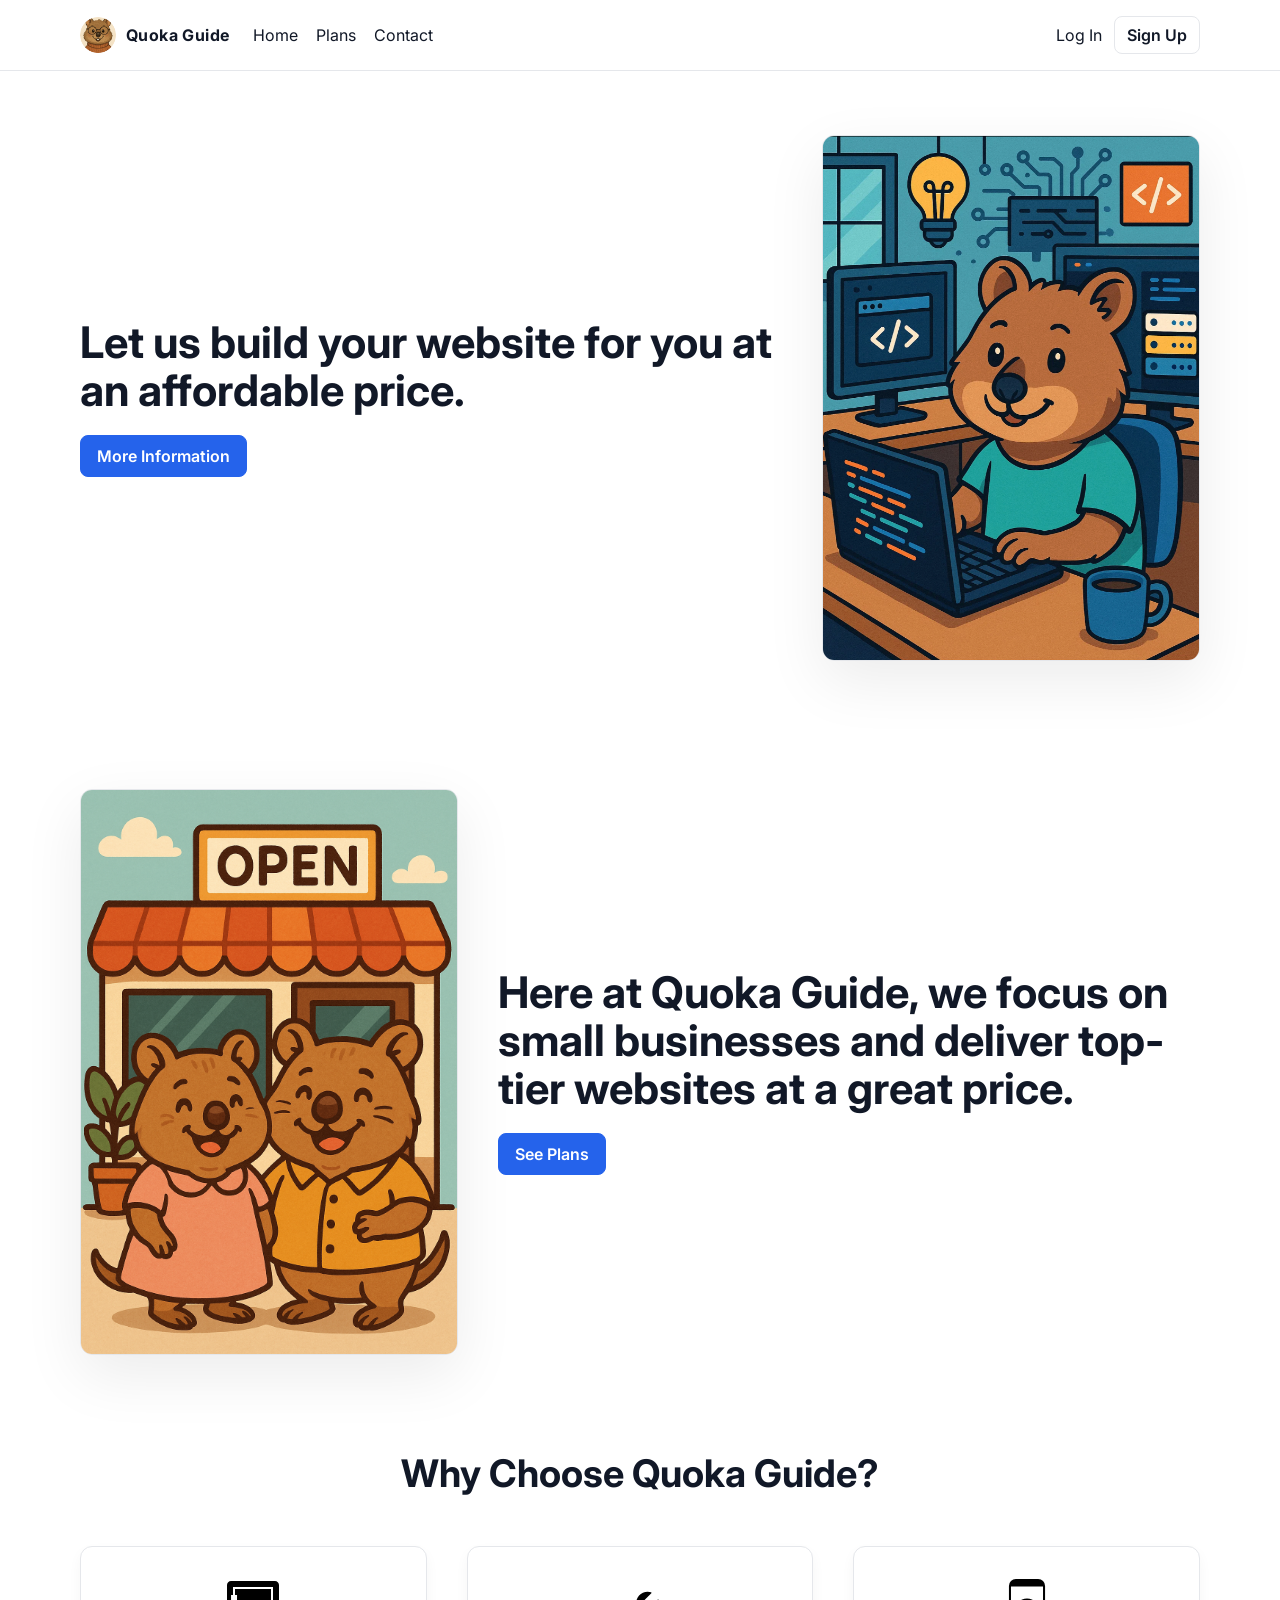
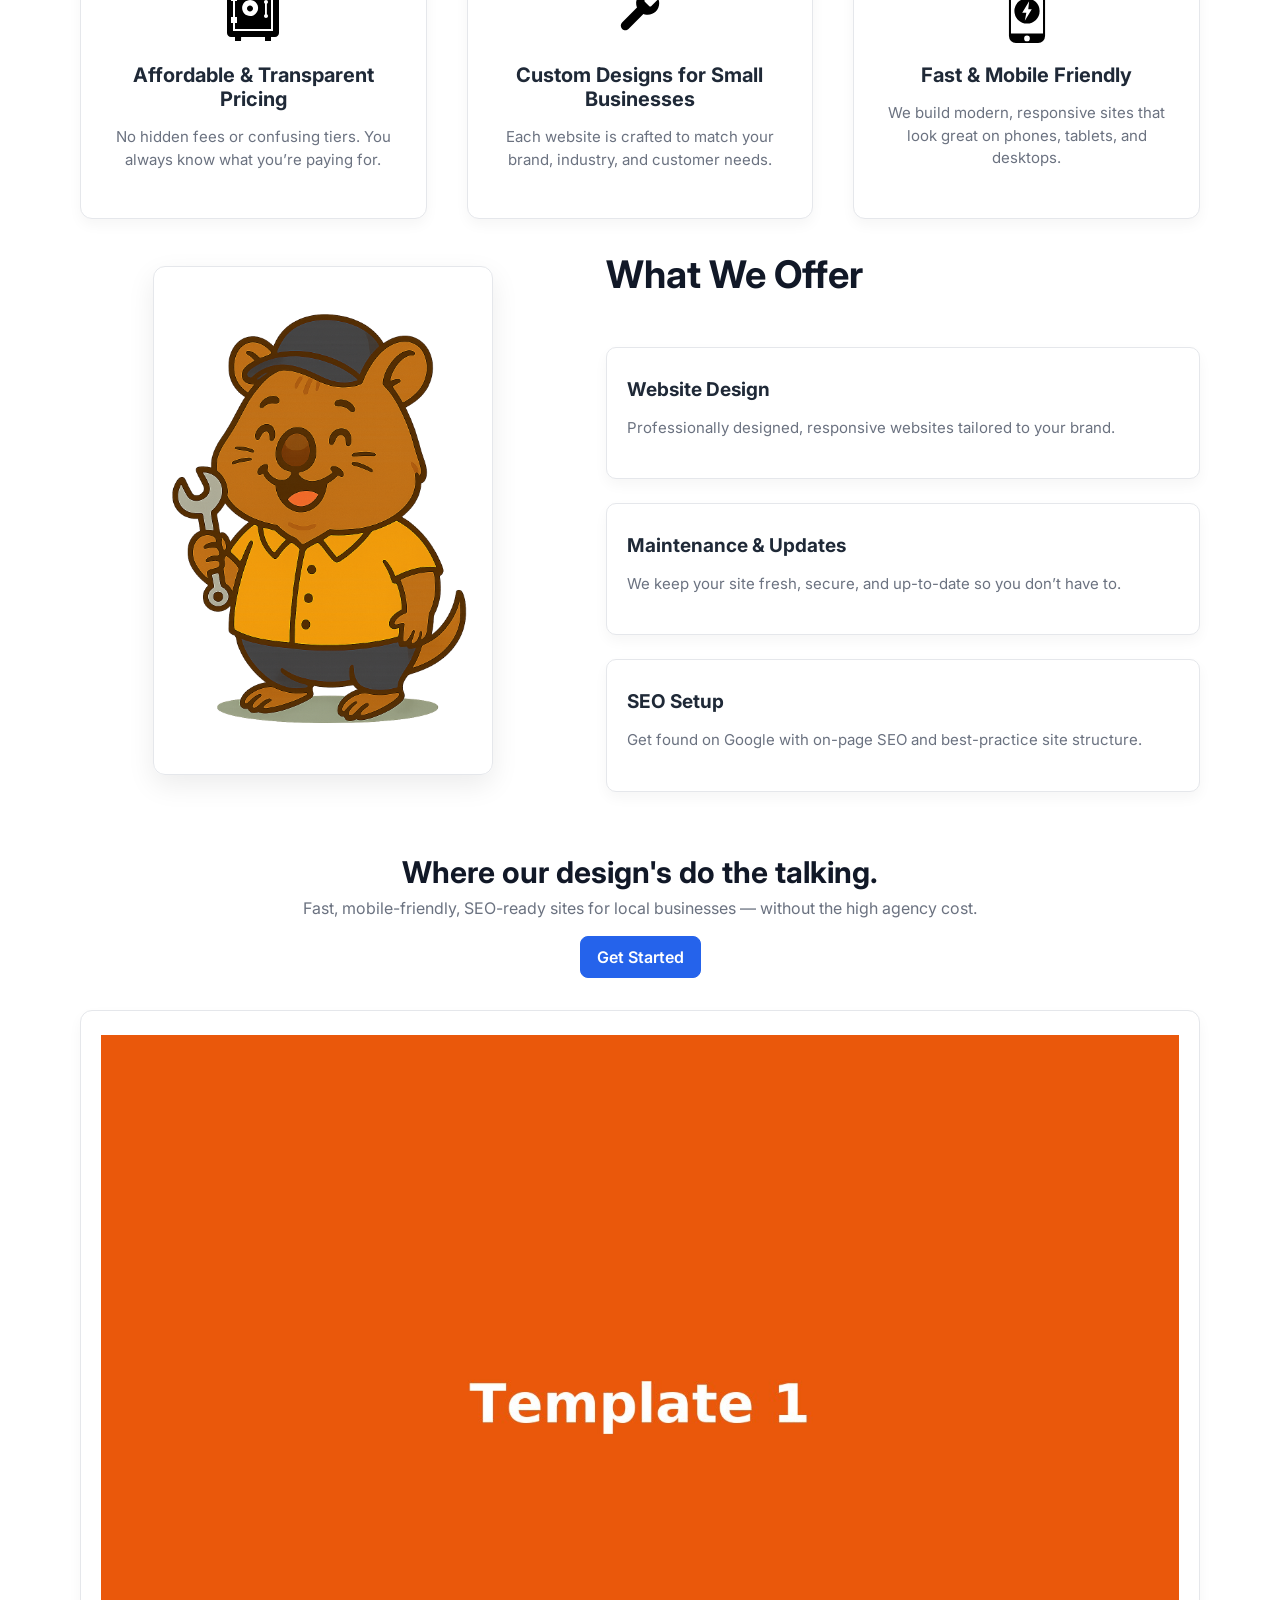
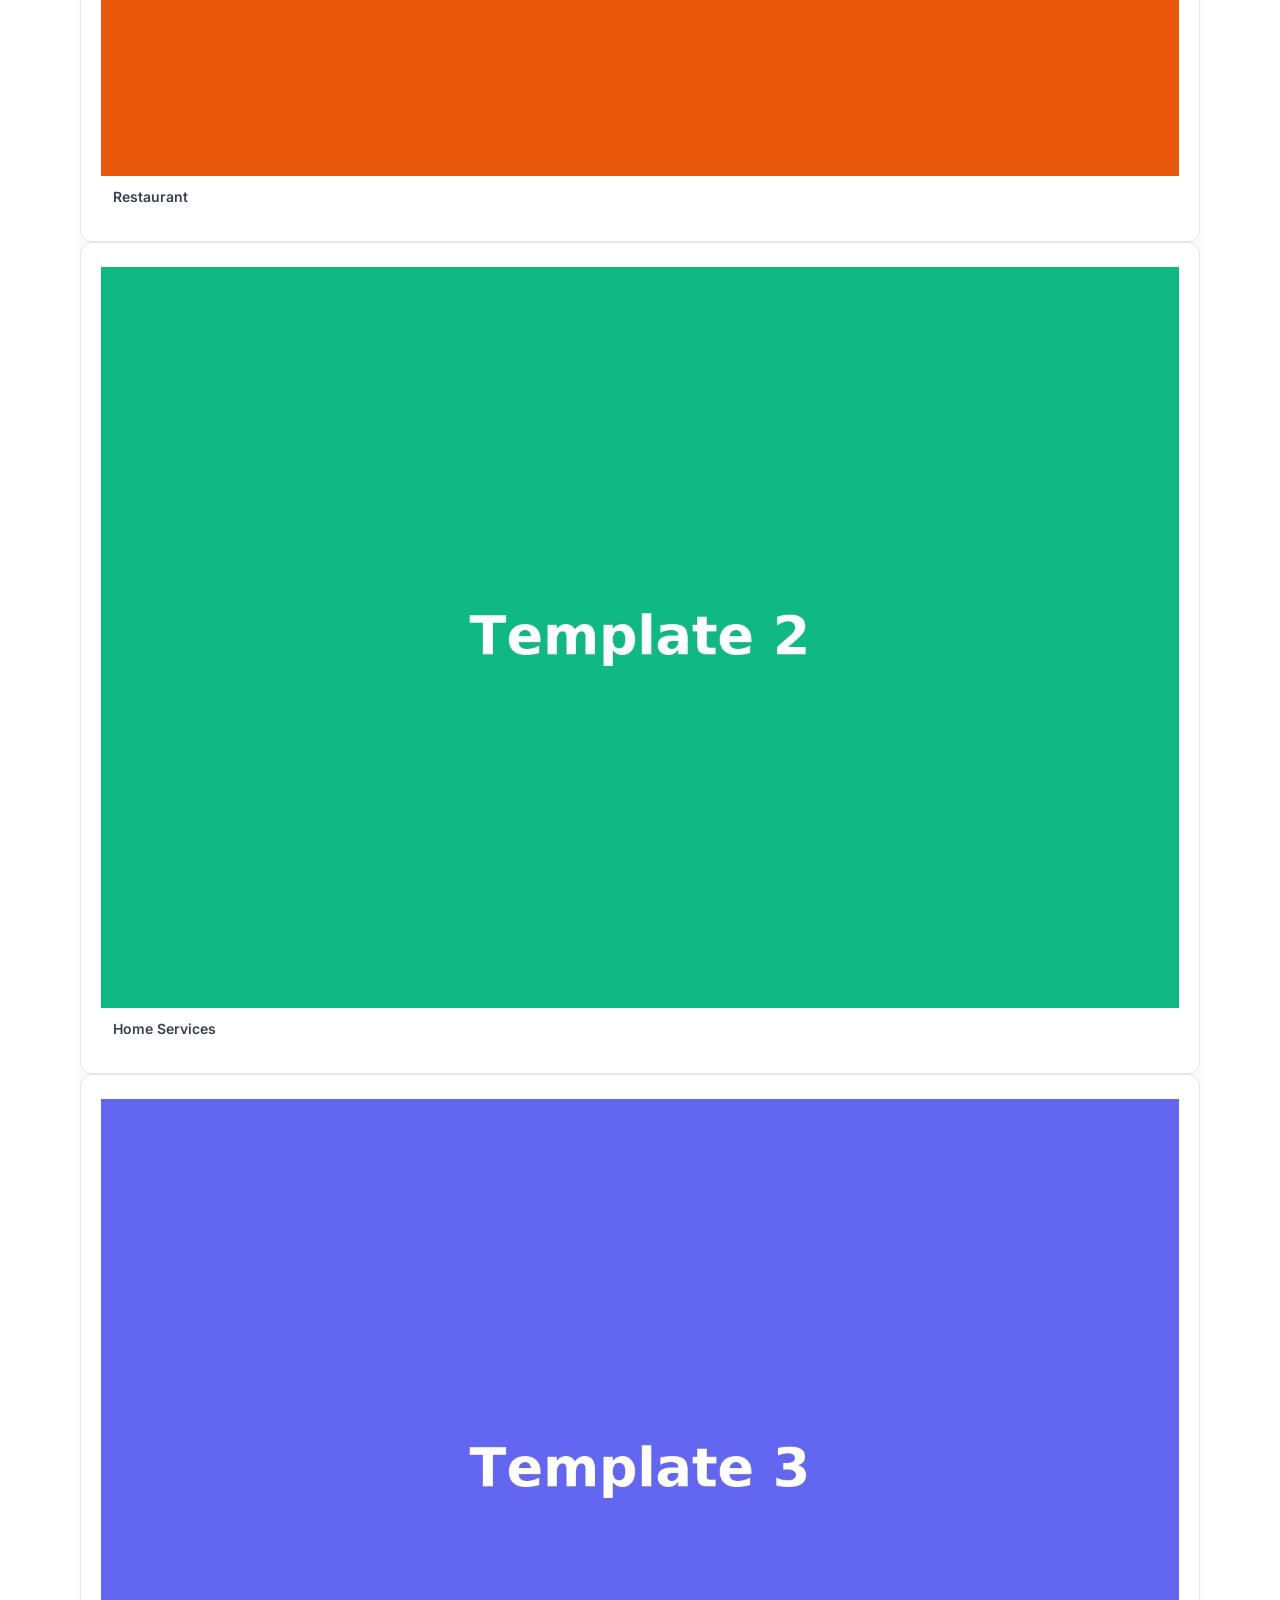
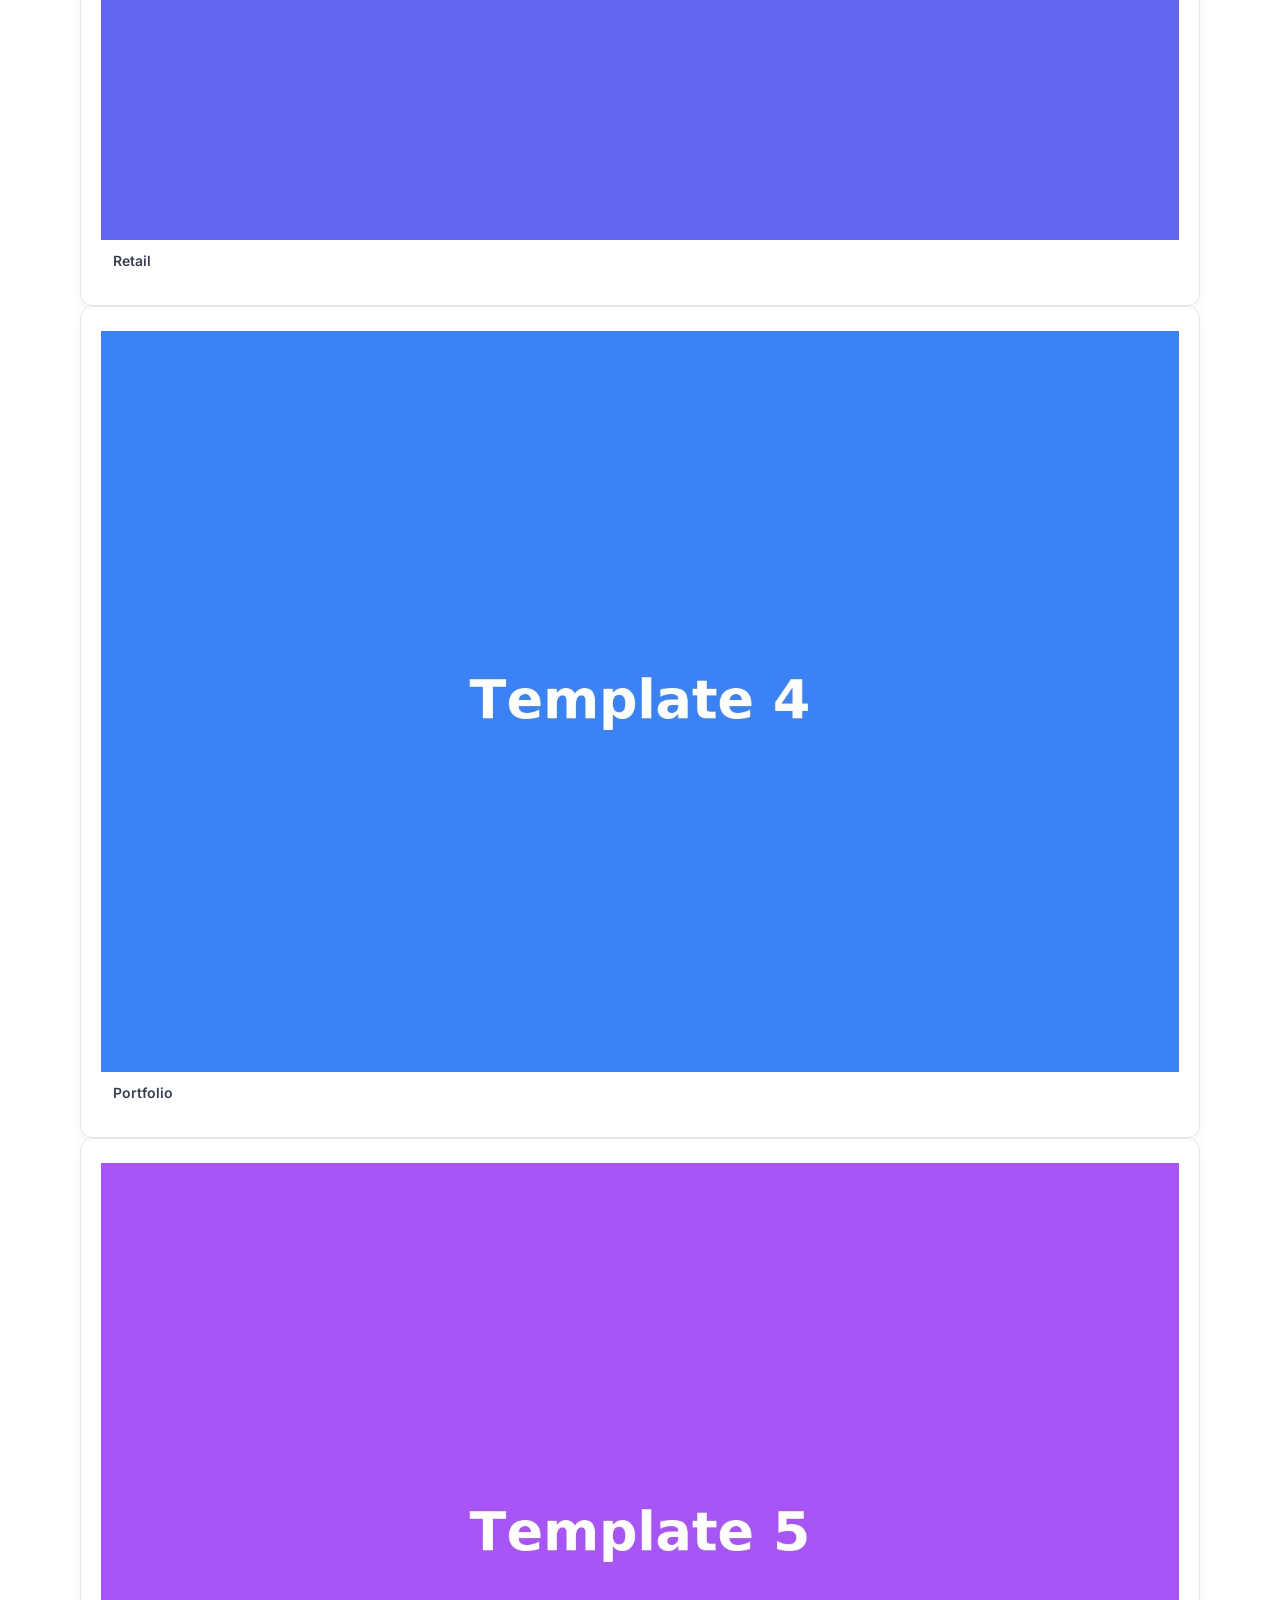
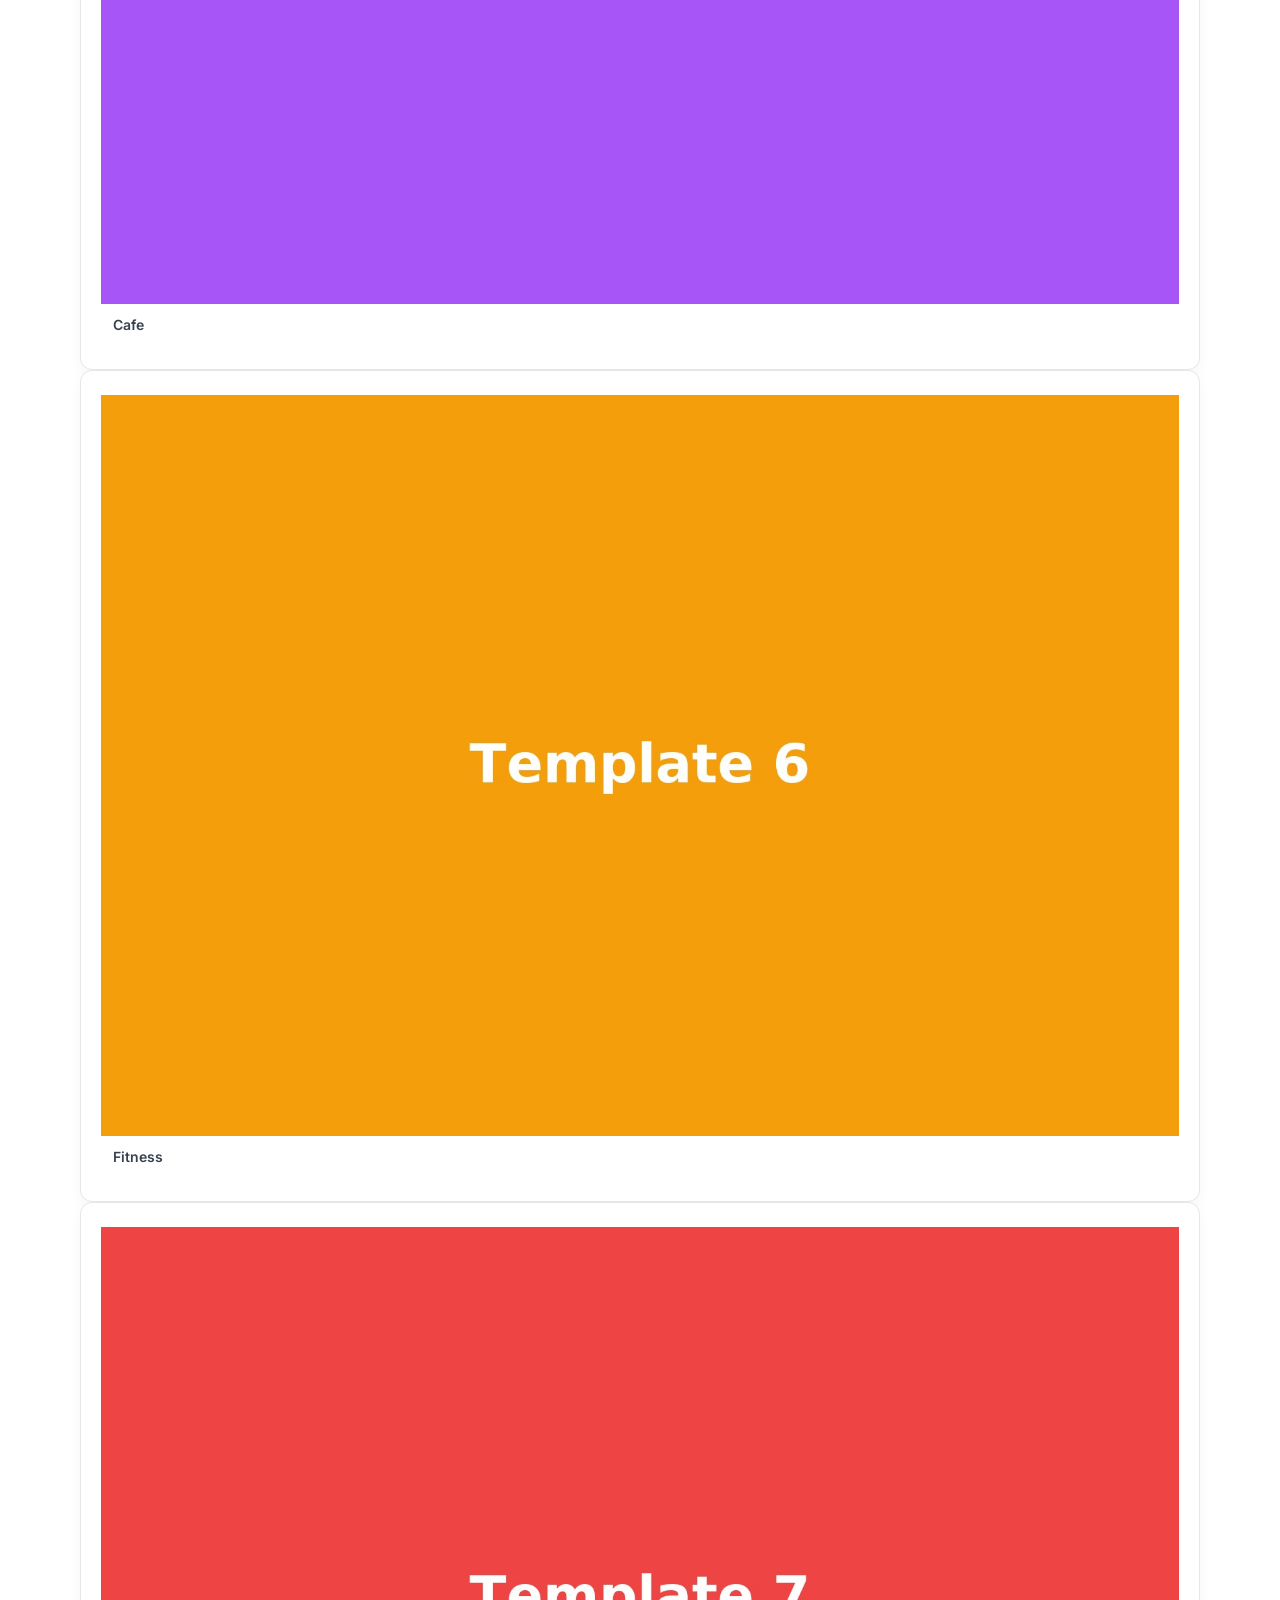
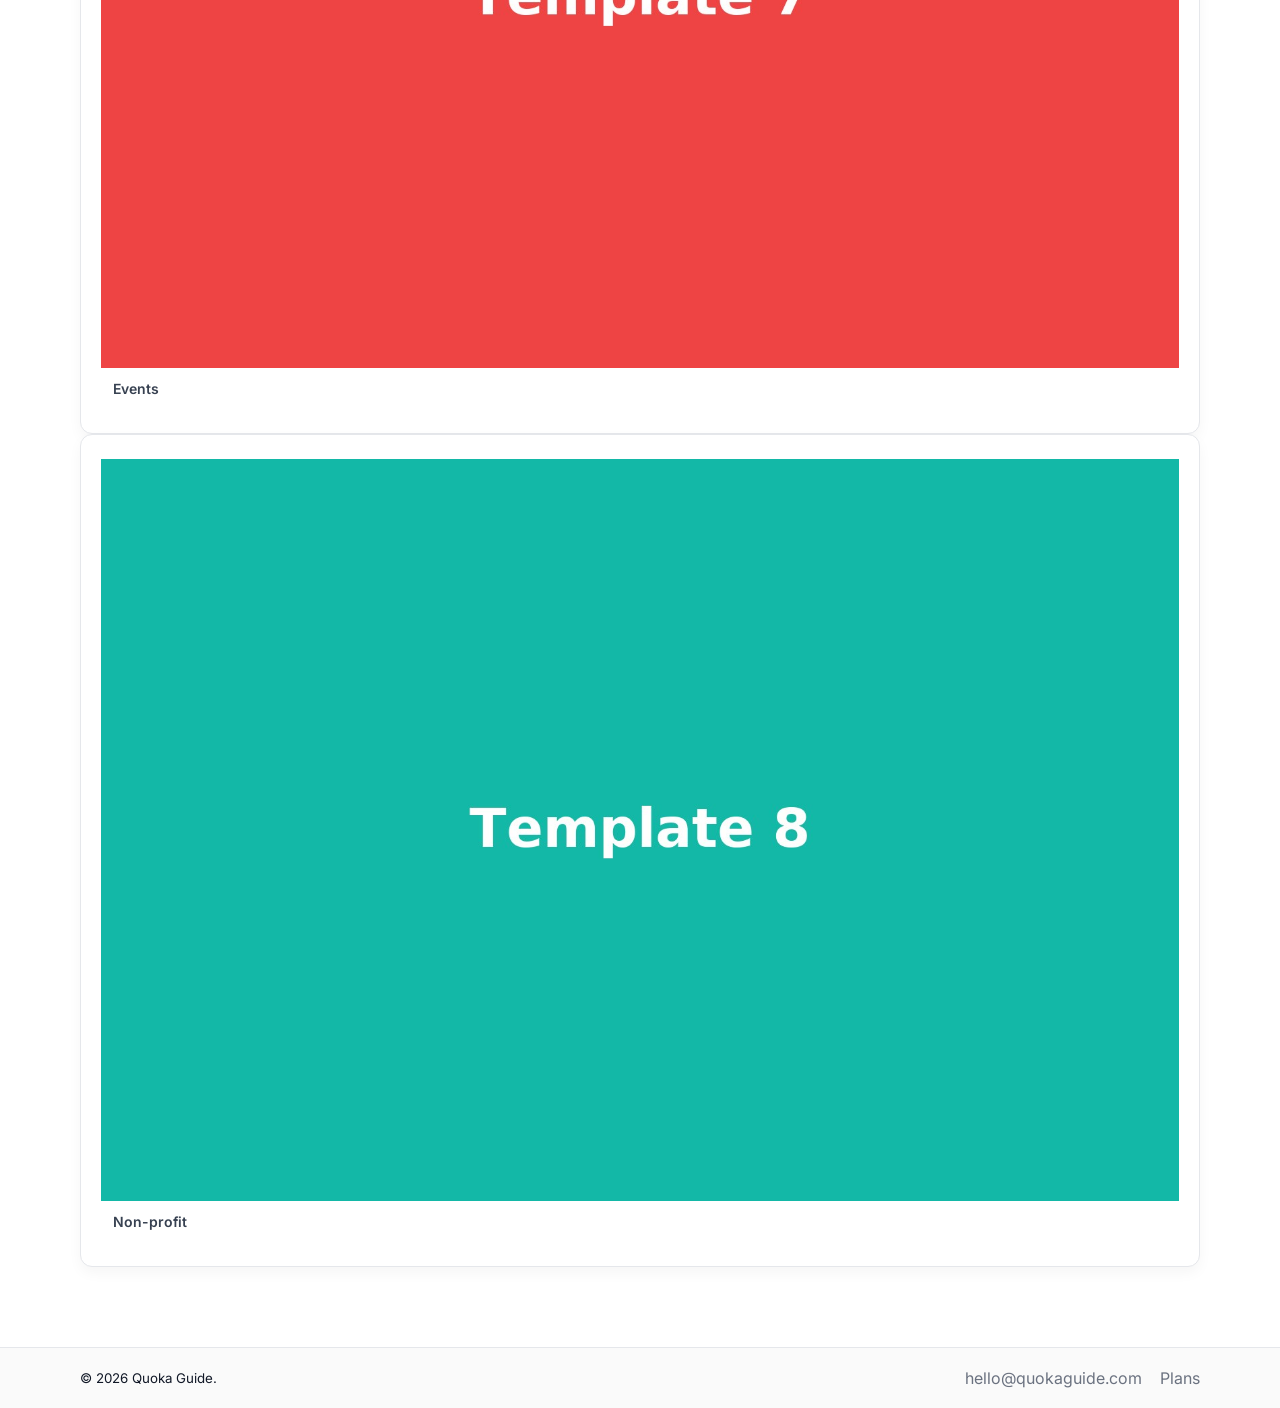
==== index.html @ c1623270 "initital commit - Quoka Guide" ====
<!doctype html>
<html lang="en">
<head>
  <meta charset="utf-8" />
  <meta name="viewport" content="width=device-width, initial-scale=1" />
  <title>Quoka Guide — Affordable Websites for Small Businesses</title>

  <link rel="preconnect" href="https://fonts.googleapis.com" />
  <link rel="preconnect" href="https://fonts.gstatic.com" crossorigin />
  <link href="https://fonts.googleapis.com/css2?family=Inter:wght@400;500;600;700&display=swap" rel="stylesheet" />
  <link rel="stylesheet" href="css/styles.css" />

  <!-- Favicons -->
  <link rel="apple-touch-icon" sizes="180x180" href="assets/apple-touch-icon.png" />
  <link rel="icon" type="image/png" sizes="32x32" href="assets/favicon-32.png" />
  <link rel="icon" type="image/png" sizes="16x16" href="assets/favicon-16.png" />
  <link rel="icon" href="assets/favicon.ico" />
</head>
<body>
  <!-- Header -->
  <header class="site-header">
    <div class="container header-inner">
      <a class="brand" href="index.html#top" aria-label="Quoka Guide home">
        <img src="assets/quoka-icon.png" alt="Quoka Guide logo" class="brand-mark" />
        <span class="brand-name">Quoka Guide</span>
      </a>

      <nav class="nav" aria-label="Primary">
        <a href="index.html#top">Home</a>
        <a href="plans.html">Plans</a>
        <a href="contact.html">Contact</a>

      </nav>

      <div class="auth">
        <a href="#" class="link">Log In</a>
        <a href="#" class="button small">Sign Up</a>
      </div>
    </div>
  </header>

  <!-- Hero 1: text left, image right -->
  <section class="hero" id="top">
    <div class="container hero-inner">
      <div class="hero-copy">
        <h1>Let us build your website for you at an affordable price.</h1>
        <a class="button primary" href="plans.html">More Information</a>
      </div>

      <div class="hero-art">
        <img src="assets/hero-mock.png" alt="Illustration of web design in progress" />
      </div>
    </div>
  </section>

  <!-- Hero 2: image LEFT, text right -->
  <section class="hero image-left">
    <div class="container hero-inner">
      <div class="hero-art">
        <img src="assets/hero-smallbiz.png" alt="Two happy small-business owners in front of their shop" />
      </div>

      <div class="hero-copy">
        <h1>Here at Quoka Guide, we focus on small businesses and deliver top-tier websites at a great price.</h1>
        <a class="button primary" href="plans.html">See Plans</a>
      </div>
    </div>
  </section>

  <!-- Why Choose Us -->
  <section class="why-choose">
    <div class="container">
      <h2 class="section-title">Why Choose Quoka Guide?</h2>
      <div class="features-grid">
        <div class="feature">
          <img src="assets/safe.svg" alt="Affordable pricing icon" class="feature-icon" />
          <h3>Affordable & Transparent Pricing</h3>
          <p>No hidden fees or confusing tiers. You always know what you’re paying for.</p>
        </div>
        <div class="feature">
          <img src="assets/custom.svg" alt="Custom design icon" class="feature-icon" />
          <h3>Custom Designs for Small Businesses</h3>
          <p>Each website is crafted to match your brand, industry, and customer needs.</p>
        </div>
        <div class="feature">
          <img src="assets/mobile.svg" alt="Mobile-friendly icon" class="feature-icon" />
          <h3>Fast & Mobile Friendly</h3>
          <p>We build modern, responsive sites that look great on phones, tablets, and desktops.</p>
        </div>
      </div>
    </div>
  </section>

  <!-- Services with side image -->
  <section class="services-with-art">
    <div class="container services-inner">
      <div class="services-art">
        <img src="assets/mainquoka.png" alt="Friendly Quokka working" />
      </div>

      <div class="services-content">
        <h2 class="section-title">What We Offer</h2>
        <div class="services-grid">
          <article class="service-card">
            <h3 class="service-title">Website Design</h3>
            <p class="service-desc">Professionally designed, responsive websites tailored to your brand.</p>
          </article>

          <article class="service-card">
            <h3 class="service-title">Maintenance &amp; Updates</h3>
            <p class="service-desc">We keep your site fresh, secure, and up-to-date so you don’t have to.</p>
          </article>

          <article class="service-card">
            <h3 class="service-title">SEO Setup</h3>
            <p class="service-desc">Get found on Google with on-page SEO and best-practice site structure.</p>
          </article>
        </div>
      </div>
    </div>
  </section>

  <!-- Subheading / CTA -->
  <section class="subhead" id="pricing">
    <div class="container center">
      <h2>Where our design's do the talking.</h2>
      <p>Fast, mobile-friendly, SEO-ready sites for local businesses — without the high agency cost.</p>
      <div class="cta-row">
        <a class="button primary" href="plans.html">Get Started</a>
      </div>
    </div>
  </section>

  <!-- Template grid / Portfolio preview -->
  <section class="templates" id="portfolio">
    <div class="container">
      <div class="grid">
        <div class="card"><img src="assets/thumb1.jpg" alt=""><div class="card-title">Restaurant</div></div>
        <div class="card"><img src="assets/thumb2.jpg" alt=""><div class="card-title">Home Services</div></div>
        <div class="card"><img src="assets/thumb3.jpg" alt=""><div class="card-title">Retail</div></div>
        <div class="card"><img src="assets/thumb4.jpg" alt=""><div class="card-title">Portfolio</div></div>
        <div class="card"><img src="assets/thumb5.jpg" alt=""><div class="card-title">Cafe</div></div>
        <div class="card"><img src="assets/thumb6.jpg" alt=""><div class="card-title">Fitness</div></div>
        <div class="card"><img src="assets/thumb7.jpg" alt=""><div class="card-title">Events</div></div>
        <div class="card"><img src="assets/thumb8.jpg" alt=""><div class="card-title">Non-profit</div></div>
      </div>
    </div>
  </section>

  <!-- Footer -->
  <footer class="site-footer" id="contact">
    <div class="container footer-inner">
      <small>© <span id="year"></span> Quoka Guide.</small>
      <nav class="footer-nav" aria-label="Footer">
        <a href="mailto:hello@quokaguide.com">hello@quokaguide.com</a>
        <a href="plans.html">Plans</a>
      </nav>
    </div>
  </footer>

  <script>
    document.getElementById('year').textContent = new Date().getFullYear();
  </script>
</body>
</html>
---- css/styles.css ----
/* ========== Base & Variables ========== */
* { box-sizing: border-box; }
html, body { margin:0; padding:0; font-family: Inter, system-ui, -apple-system, Segoe UI, Roboto, Arial, sans-serif; color:#111827; background:#fff; }
img { max-width:100%; display:block; }
a { text-decoration:none; color:inherit; }

:root{
  --bg:#ffffff;
  --text:#111827;
  --muted:#6b7280;
  --brand:#2563eb;
  --brand-600:#1d4ed8;
  --border:#e5e7eb;
  --shadow-sm:0 6px 14px rgba(0,0,0,.04);
  --shadow-md:0 10px 28px rgba(0,0,0,.08);
  --shadow-lg:0 18px 40px rgba(2,6,23,.25);
}

.container{ width:min(1120px,92%); margin:0 auto; }
.muted{ color:var(--muted); }
.section{ padding:80px 0; }
.section-tight{ padding:48px 0 30px; }

/* Buttons */
.button{ display:inline-block; padding:10px 16px; border-radius:8px; border:1px solid var(--border); font-weight:600; background:#fff; color:var(--text); }
.button.small{ padding:8px 12px; }
.button.block{ width:100%; text-align:center; }
.button.primary{ background:var(--brand); color:#fff; border-color:var(--brand); }
.button.primary:hover{ background:var(--brand-600); }
.button.outline{ background:#fff; color:var(--brand); border-color:var(--brand); }
.button.outline:hover{ background:#eef2ff; }
.button.pill{ border-radius:999px; }
.button.lg{ padding:14px 24px; }

/* Card (shared) */
.card{
  background:#fff;
  border:1px solid var(--border);
  border-radius:12px;
  box-shadow:var(--shadow-sm);
  padding:24px 20px;
  transition:border-color .15s ease, background-color .15s ease;
  cursor:default;
}
.card:hover{ border-color:#e6e9ef; }

/* Simple grids */
.grid-2{ display:grid; grid-template-columns:1fr 1fr; gap:24px; }
.grid-3{ display:grid; grid-template-columns:repeat(3,1fr); gap:28px; }
.grid-4{ display:grid; grid-template-columns:repeat(4,1fr); gap:16px; }

@media (max-width:1000px){ .grid-3{ grid-template-columns:1fr 1fr; } }
@media (max-width:800px){  .grid-4{ grid-template-columns:1fr 1fr; } }
@media (max-width:640px){  .grid-3, .grid-4{ grid-template-columns:1fr; } }

/* ========== Header ========== */
.site-header{ position:sticky; top:0; background:var(--bg); border-bottom:1px solid var(--border); z-index:40; }
.header-inner{ display:flex; align-items:center; gap:24px; padding:16px 0; }
.brand{ display:flex; align-items:center; gap:10px; white-space:nowrap; }
.brand-mark{ width:36px; height:36px; border-radius:50%; object-fit:cover; }
.brand-name{ font-weight:700; letter-spacing:.4px; }
.byline{ color:var(--muted); font-size:12px; border-left:1px solid var(--border); padding-left:10px; margin-left:6px; }
.nav{ display:none; gap:18px; color:#111827; }
.auth{ margin-left:auto; display:flex; align-items:center; gap:12px; }
@media (min-width:900px){ .nav{ display:flex; } }

/* Dropdown */
.dropdown{ position:relative; }
.dropbtn{ background:transparent; border:none; font:inherit; color:inherit; cursor:pointer; }
.dropdown-content{
  position:absolute; top:120%; left:0; background:#fff; border:1px solid var(--border);
  padding:8px; border-radius:8px; box-shadow:0 6px 24px rgba(0,0,0,.08); display:none; min-width:180px;
}
.dropdown:hover .dropdown-content{ display:block; }
.dropdown-content a{ display:block; padding:8px 10px; color:var(--muted); }
.dropdown-content a:hover{ background:#f9fafb; color:var(--text); }

/* ========== Hero ========== */
.hero{ background:#fff; }
.hero-inner{ display:grid; grid-template-columns:1.3fr 0.7fr; gap:40px; align-items:center; padding:64px 0; }
.hero-copy h1{ font-size:clamp(28px,3.4vw,44px); line-height:1.1; margin:0 0 20px; }
.hero-art{ display:flex; align-items:center; justify-content:center; }
.hero-art img{ border-radius:12px; border:1px solid var(--border); box-shadow:0 20px 60px rgba(0,0,0,.08); max-width:380px; width:100%; height:auto; }

.hero.image-left .hero-inner{ grid-template-columns:0.7fr 1.3fr; }
.hero.image-left .hero-art{ order:-1; }

@media (max-width:900px){
  .hero-inner{ grid-template-columns:1fr; text-align:center; }
  .hero.image-left .hero-inner{ grid-template-columns:1fr; }
  .hero.image-left .hero-art{ order:0; }
}

/* Subhead */
.subhead{ padding:32px 0 4px; text-align:center; }
.subhead h2{ font-size:clamp(22px,2.6vw,30px); margin:0 0 8px; }
.subhead p{ color:var(--muted); max-width:760px; margin:0 auto; }
.cta-row{ display:inline-flex; gap:20px; margin-top:18px; align-items:center; }
.cta-row .link{ color:var(--brand); font-weight:600; }

/* Templates grid (gallery) */
.templates{ padding:28px 0 80px; }
.templates .grid-4 img{ aspect-ratio:16/11; object-fit:cover; width:100%; }
.card-title{ padding:12px; font-weight:600; font-size:14px; color:#374151; }

/* Footer */
.site-footer{ border-top:1px solid var(--border); background:#fafafa; }
.footer-inner{ display:flex; align-items:center; justify-content:space-between; padding:20px 0; }
.footer-nav{ display:flex; gap:18px; }
.footer-nav a{ color:#6b7280; }
.footer-nav a:hover{ color:#111827; }

/* ========== Why Choose Us ========== */
.why-choose{ background:#fff; text-align:center; }
.section-title{ font-size:clamp(28px,3vw,38px); margin-bottom:50px; font-weight:700; color:#111827; }

.features-grid{ @apply grid-3; } /* (for reference, uses grid-3 below manually) */
.features-grid{ display:grid; grid-template-columns:repeat(3,1fr); gap:40px; }

.feature{ composes: card; } /* (comment: conceptually reuse .card) */
.feature{ background:#fff; border:1px solid var(--border); border-radius:12px; padding:32px 20px; box-shadow:var(--shadow-sm); }
.feature-icon{ width:64px; height:64px; margin:0 auto 16px; display:block; object-fit:contain; }
.feature h3{ font-size:20px; margin-bottom:12px; color:#1f2937; }
.feature p{ color:var(--muted); font-size:15px; line-height:1.5; }

/* ========== Services (3-card overview) ========== */
.services{ background:#fff; text-align:center; }
.services-grid{ display:grid; grid-template-columns:repeat(3,1fr); gap:28px; margin-top:36px; }
.service-card{ composes: card; }
.service-card{ background:#fff; border:1px solid var(--border); border-radius:12px; padding:24px 20px; box-shadow:var(--shadow-sm); }
.service-title{ font-size:19px; font-weight:700; color:#1f2937; margin:6px 0 10px; }
.service-desc{ color:var(--muted); font-size:15px; line-height:1.55; }
.services-cta{ margin-top:28px; }

/* ========== Services with Side Image ========== */
.services-with-art{ background:#fff; }
.services-inner{ display:grid; grid-template-columns:0.9fr 1.1fr; align-items:center; gap:40px; }
.services-art img{ width:100%; max-width:340px; height:auto; border-radius:12px; border:1px solid var(--border); box-shadow:var(--shadow-md); margin:0 auto; }
.services-content{ text-align:left; }
.services-with-art .services-grid{ display:grid; grid-template-columns:1fr; gap:24px; margin:30px 0; }
.services-with-art .service-card{ border-radius:10px; }

@media (max-width:900px){
  .features-grid{ grid-template-columns:1fr 1fr; }
  .services-inner{ grid-template-columns:1fr; text-align:center; }
  .services-art{ order:-1; margin-bottom:32px; }
}
@media (max-width:600px){ .features-grid{ grid-template-columns:1fr; } }

/* ========== Plans page ========== */
.page-hero{ background:#fff; }
.page-hero .container{ display:flex; align-items:center; justify-content:space-between; gap:40px; flex-wrap:wrap; }
.page-hero h1{ margin:0 0 10px; font-size:clamp(28px,3vw,38px); }
.page-hero p{ margin:0; color:var(--muted); }
.page-hero .quokka{ flex:0 0 200px; display:flex; justify-content:center; }
.page-hero .quokka img{ width:180px; height:auto; filter:drop-shadow(0 6px 12px rgba(0,0,0,.1)); }

.plans{ background:#fff; padding:10px 0 80px; } /* lowered top padding */
.plans-grid{ display:grid; grid-template-columns:repeat(3,1fr); gap:22px; margin-top:18px; }

.plan-card{ composes: card; }
.plan-card{ position:relative; border-radius:14px; padding:22px; box-shadow:var(--shadow-sm); }
.plan-card.popular{ border-color:var(--brand); }
.plan-card .badge{
  position:absolute; top:-12px; left:18px; background:var(--brand); color:#fff; font-size:12px; font-weight:700;
  padding:4px 10px; border-radius:999px; box-shadow:0 4px 14px rgba(37,99,235,.35);
}
.plan-head{ text-align:center; margin-bottom:12px; }
.plan-head h3{ margin:6px 0 2px; font-size:18px; }
.price{ display:flex; gap:8px; align-items:baseline; justify-content:center; }
.price .amount{ font-size:34px; font-weight:800; letter-spacing:.2px; }
.price .period{ color:var(--muted); font-size:14px; }
.plan-features{ list-style:none; padding:0; margin:16px 0 18px; display:grid; gap:10px; }
.plan-features li{ color:#374151; font-size:15px; display:flex; gap:10px; }
.plan-features li::before{ content:"✓"; color:#16a34a; font-weight:700; }
.plan-cta{ display:flex; gap:10px; justify-content:center; }

@media (max-width:1000px){ .plans-grid{ grid-template-columns:1fr 1fr; } }
@media (max-width:640px){ .plans-grid{ grid-template-columns:1fr; } }

/* optional: centered quokka under headline (legacy hook) */
.page-hero-quokka{ margin-top:24px; display:flex; justify-content:center; }
.page-hero-quokka img{ width:160px; height:auto; filter:drop-shadow(0 6px 12px rgba(0,0,0,.1)); }

/* ========== Contact page ========== */
.contact-wrap{ background:#fff; }
.contact-headline{
  text-transform:uppercase; letter-spacing:.4px; font-size:clamp(22px,2.6vw,28px);
  margin:10px 0 22px; color:#000;
}

/* Split layout (form left, image right) */
.split-layout{ padding:80px 0; }
.contact-split{ display:grid; grid-template-columns:1.1fr 0.9fr; gap:60px; align-items:center; }
.contact-form-side{ text-align:left; }
.contact-image-side img{ width:100%; max-width:380px; height:auto; border-radius:14px; box-shadow:0 14px 34px rgba(0,0,0,.1); margin:0 auto; }

/* Form card */
.contact-card{
  background:linear-gradient(180deg,#0f172a 0%,#0b1220 100%);
  border:1px solid rgba(255,255,255,.06);
  border-radius:16px;
  padding:24px;
  color:#e5e7eb;
  box-shadow:var(--shadow-lg);
}
.contact-card .fineprint{ color:#bbadad; font-size:12px; margin:14px 2px 0; }

.form-grid{ display:grid; grid-template-columns:1fr 1fr; gap:16px; margin-bottom:16px; }
.form-field{ display:flex; flex-direction:column; gap:6px; }
.form-field.span-2{ grid-column:1 / -1; }
.form-field label{ font-size:13px; color:#cbd5e1; }
.form-field input, .form-field textarea{
  appearance:none; background:#000; border:1px solid #1f2937; color:#e5e7eb; border-radius:10px;
  padding:12px 14px; font-size:15px; outline:none;
  transition:border-color .15s ease, box-shadow .15s ease, background-color .15s ease;
}
.form-field textarea{ resize:vertical; }
.form-field input::placeholder, .form-field textarea::placeholder{ color:#94a3b8; }
.form-field input:focus, .form-field textarea:focus{ border-color:#3b82f6; box-shadow:0 0 0 3px rgba(59,130,246,.25); background:#0c172b; }

@media (max-width:900px){
  .contact-split{ grid-template-columns:1fr; text-align:center; gap:28px; }
  .contact-image-side{ order:-1; margin-bottom:24px; }
  .contact-form-side{ text-align:center; }
  .form-grid{ grid-template-columns:1fr; }
  .form-field.span-2{ grid-column:auto; }
}


/* --- Contact card: light theme --- */
.contact-card{
  background:#ffffff;                   /* white card */
  border:1px solid #cfe1ff;             /* light blue border */
  border-radius:16px;
  padding:24px;
  color:#111827;                        /* dark text on white */
  box-shadow:0 10px 24px rgba(0,0,0,.06);
}

/* labels + fineprint on light card */
.contact-card .fineprint{ color:#6b7280; }
.form-field label{ color:#374151; }

/* light inputs */
.contact-card .form-field input,
.contact-card .form-field textarea{
  background:#f9fbff;                   /* subtle very-light blue */
  border:1px solid #cfe1ff;             /* match card border */
  color:#111827;
}

/* placeholders */
.contact-card .form-field input::placeholder,
.contact-card .form-field textarea::placeholder{
  color:#94a3b8;
}

/* focus state */
.contact-card .form-field input:focus,
.contact-card .form-field textarea:focus{
  border-color:#2563eb;                 /* brand blue */
  box-shadow:0 0 0 3px rgba(37,99,235,.20);
  background:#ffffff;
}


/* --- Plans Page Enhancements --- */

/* Make pricing cards stand out more */
.plan-card {
  background: #ffffff;
  border: 1px solid rgba(37, 99, 235, 0.15); /* soft blue tint */
  border-radius: 16px;
  box-shadow: 0 10px 24px rgba(0, 0, 0, 0.06);
  padding: 28px;
  transition: all 0.25s ease;
}

.plan-card:hover {
  transform: translateY(-4px); /* subtle lift */
  box-shadow: 0 14px 32px rgba(37, 99, 235, 0.15);
  border-color: rgba(37, 99, 235, 0.3);
}

/* Popular badge */
.plan-card.popular {
  border-color: var(--brand);
  box-shadow: 0 12px 32px rgba(37, 99, 235, 0.25);
}

/* Improve button alignment inside plan cards */
.plan-cta .button {
  font-weight: 600;
  letter-spacing: 0.3px;
}

/* Slightly bigger Quokka image on Plans page */
.page-hero-quokka img {
  width: 220px; /* was 180px */
  height: auto;
  filter: drop-shadow(0 8px 14px rgba(0, 0, 0, 0.15));
  transition: transform 0.25s ease;
}

.page-hero-quokka img:hover {
  transform: scale(1.04); /* subtle hover growth */
}
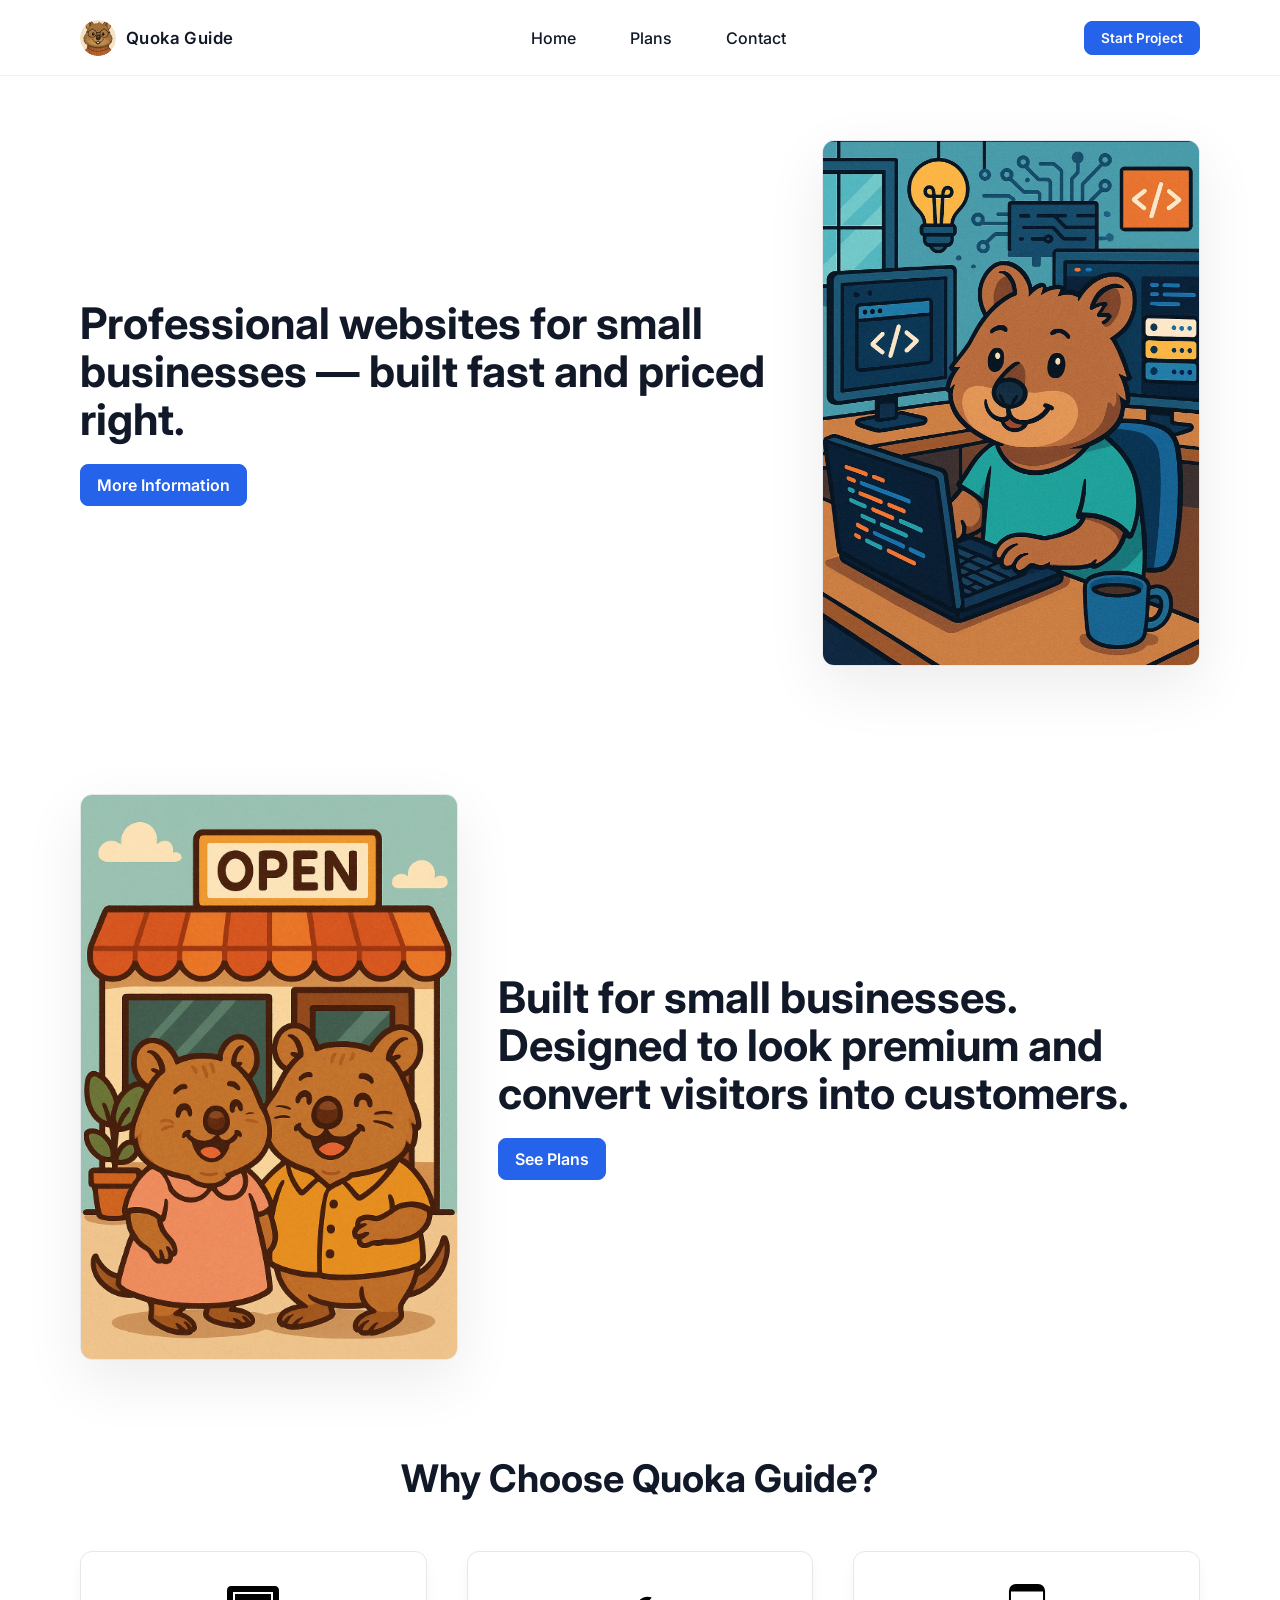
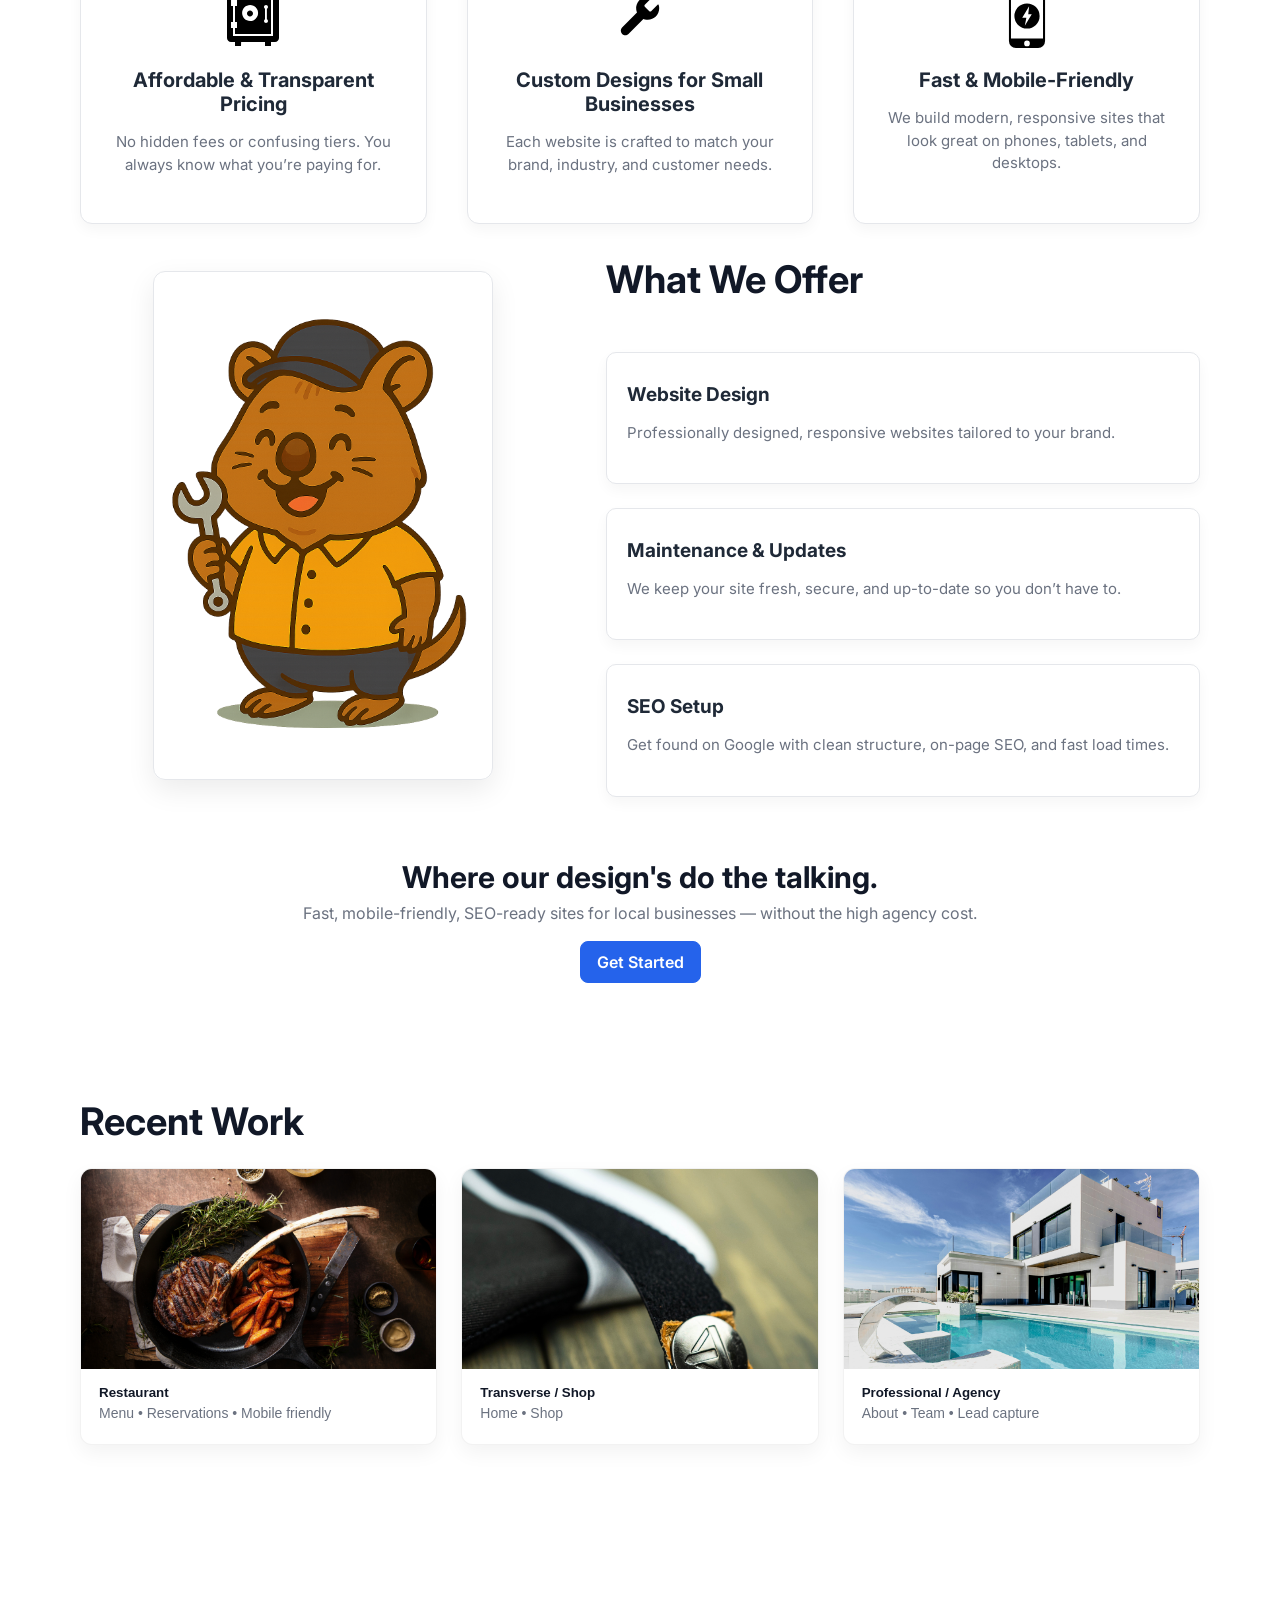
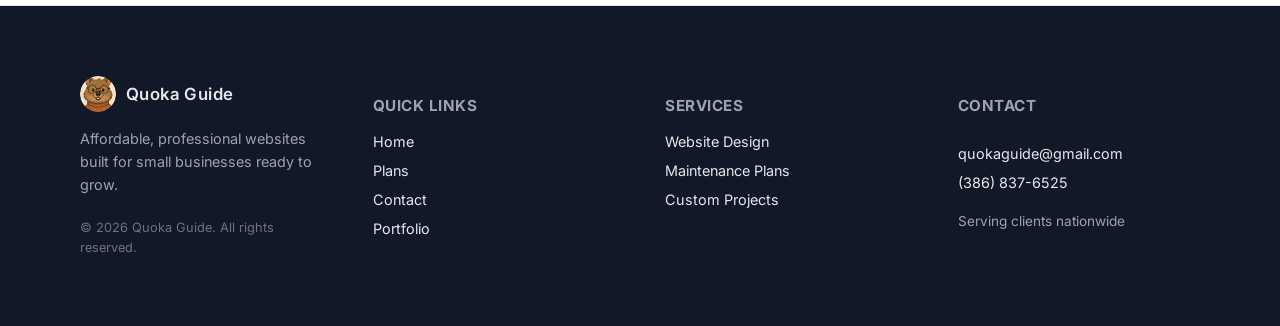
==== commit 63680319: "Initial site launch" ====
--- a/index.html
+++ b/index.html
@@ -18,32 +18,33 @@
 </head>
 <body>
   <!-- Header -->
-  <header class="site-header">
+  <header class="site-header enhanced-header">
     <div class="container header-inner">
-      <a class="brand" href="index.html#top" aria-label="Quoka Guide home">
-        <img src="assets/quoka-icon.png" alt="Quoka Guide logo" class="brand-mark" />
+  
+      <a class="brand" href="index.html">
+        <img src="assets/quoka-icon.png" alt="Quoka Guide" class="brand-mark">
         <span class="brand-name">Quoka Guide</span>
       </a>
-
+  
       <nav class="nav" aria-label="Primary">
         <a href="index.html#top">Home</a>
         <a href="plans.html">Plans</a>
         <a href="contact.html">Contact</a>
-
       </nav>
-
-      <div class="auth">
-        <a href="#" class="link">Log In</a>
-        <a href="#" class="button small">Sign Up</a>
-      </div>
+  
+      <div class="header-cta">
+        <a href="contact.html" class="button primary small">Start Project</a>
+      </div>
+  
     </div>
   </header>
+  
 
   <!-- Hero 1: text left, image right -->
   <section class="hero" id="top">
     <div class="container hero-inner">
       <div class="hero-copy">
-        <h1>Let us build your website for you at an affordable price.</h1>
+        <h1>Professional websites for small businesses — built fast and priced right.</h1>
         <a class="button primary" href="plans.html">More Information</a>
       </div>
 
@@ -61,7 +62,7 @@
       </div>
 
       <div class="hero-copy">
-        <h1>Here at Quoka Guide, we focus on small businesses and deliver top-tier websites at a great price.</h1>
+        <h1>Built for small businesses. Designed to look premium and convert visitors into customers.</h1>
         <a class="button primary" href="plans.html">See Plans</a>
       </div>
     </div>
@@ -84,7 +85,7 @@
         </div>
         <div class="feature">
           <img src="assets/mobile.svg" alt="Mobile-friendly icon" class="feature-icon" />
-          <h3>Fast & Mobile Friendly</h3>
+          <h3>Fast & Mobile-Friendly</h3>
           <p>We build modern, responsive sites that look great on phones, tablets, and desktops.</p>
         </div>
       </div>
@@ -113,7 +114,7 @@
 
           <article class="service-card">
             <h3 class="service-title">SEO Setup</h3>
-            <p class="service-desc">Get found on Google with on-page SEO and best-practice site structure.</p>
+            <p class="service-desc">Get found on Google with clean structure, on-page SEO, and fast load times.</p>
           </article>
         </div>
       </div>
@@ -132,34 +133,197 @@
   </section>
 
   <!-- Template grid / Portfolio preview -->
-  <section class="templates" id="portfolio">
-    <div class="container">
-      <div class="grid">
-        <div class="card"><img src="assets/thumb1.jpg" alt=""><div class="card-title">Restaurant</div></div>
-        <div class="card"><img src="assets/thumb2.jpg" alt=""><div class="card-title">Home Services</div></div>
-        <div class="card"><img src="assets/thumb3.jpg" alt=""><div class="card-title">Retail</div></div>
-        <div class="card"><img src="assets/thumb4.jpg" alt=""><div class="card-title">Portfolio</div></div>
-        <div class="card"><img src="assets/thumb5.jpg" alt=""><div class="card-title">Cafe</div></div>
-        <div class="card"><img src="assets/thumb6.jpg" alt=""><div class="card-title">Fitness</div></div>
-        <div class="card"><img src="assets/thumb7.jpg" alt=""><div class="card-title">Events</div></div>
-        <div class="card"><img src="assets/thumb8.jpg" alt=""><div class="card-title">Non-profit</div></div>
-      </div>
-    </div>
-  </section>
-
-  <!-- Footer -->
-  <footer class="site-footer" id="contact">
-    <div class="container footer-inner">
-      <small>© <span id="year"></span> Quoka Guide.</small>
-      <nav class="footer-nav" aria-label="Footer">
-        <a href="mailto:hello@quokaguide.com">hello@quokaguide.com</a>
+<!-- Portfolio / Recent Work -->
+<section class="portfolio section" id="portfolio">
+  <div class="container">
+    <h2 class="section-title" style="text-align:left; margin-bottom:24px;">
+      Recent Work
+    </h2>
+
+    <div class="portfolio-grid">
+      <div class="portfolio-grid">
+
+        <!-- Card 1 -->
+        <button
+          class="portfolio-card"
+          data-title="Restaurant Website"
+          data-url="recent-work/restaurant/index.html">
+          
+          <img src="recent-work/restaurant/assets/hero.jpg" alt="Restaurant website preview">
+      
+          <div class="portfolio-info">
+            <div class="portfolio-name">Restaurant</div>
+            <div class="portfolio-tagline">Menu • Reservations • Mobile friendly</div>
+          </div>
+        </button>
+      
+      
+        <!-- Card 2 -->
+        <button
+          class="portfolio-card"
+          data-title="Transverse"
+          data-url="recent-work/transverse/index.html">
+      
+          <img src="recent-work/transverse/assets/hero.jpg" alt="Transverse website preview">
+      
+          <div class="portfolio-info">
+            <div class="portfolio-name">Transverse / Shop</div>
+            <div class="portfolio-tagline">Home • Shop</div>
+          </div>
+        </button>
+      
+      
+        <!-- Card 3 -->
+        <button
+          class="portfolio-card"
+          data-title="Professional / Agency"
+          data-url="recent-work/agency/index.html">
+      
+          <img src="recent-work/agency/assets/hero.jpg" alt="Agency website preview">
+      
+          <div class="portfolio-info">
+            <div class="portfolio-name">Professional / Agency</div>
+            <div class="portfolio-tagline">About • Team • Lead capture</div>
+          </div>
+        </button>
+      
+      </div>
+      
+  </div>
+</section>
+
+
+<footer class="site-footer premium-footer">
+  <div class="container footer-grid">
+
+    <!-- Column 1: Brand -->
+    <div class="footer-col footer-brand">
+      <div class="footer-logo">
+        <img src="assets/quoka-icon.png" alt="Quoka Guide logo" class="brand-mark">
+        <span class="brand-name">Quoka Guide</span>
+      </div>
+      <p class="footer-tagline">
+        Affordable, professional websites built for small businesses ready to grow.
+      </p>
+      <small class="copyright">
+        © <span id="year"></span> Quoka Guide. All rights reserved.
+      </small>
+    </div>
+
+    <!-- Column 2: Quick Links -->
+    <div class="footer-col">
+      <h4>Quick Links</h4>
+      <nav class="footer-links">
+        <a href="index.html#top">Home</a>
         <a href="plans.html">Plans</a>
+        <a href="contact.html">Contact</a>
+        <a href="index.html#portfolio">Portfolio</a>
       </nav>
     </div>
-  </footer>
-
-  <script>
-    document.getElementById('year').textContent = new Date().getFullYear();
-  </script>
+
+    <!-- Column 3: Services -->
+    <div class="footer-col">
+      <h4>Services</h4>
+      <nav class="footer-links">
+        <a href="plans.html">Website Design</a>
+        <a href="plans.html">Maintenance Plans</a>
+        <a href="contact.html">Custom Projects</a>
+      </nav>
+    </div>
+
+    <!-- Column 4: Contact -->
+    <div class="footer-col footer-contact">
+      <h4>Contact</h4>
+      <a href="mailto:quokaguide@gmail.com">quokaguide@gmail.com</a>
+      <a href="tel:+13868376525">(386) 837-6525</a>
+      <p class="footer-location">Serving clients nationwide</p>
+    </div>
+
+  </div>
+</footer>
+
+<script>
+  document.getElementById('year').textContent = new Date().getFullYear();
+</script>
+  <!-- Live Preview Modal -->
+<div class="lightbox-overlay" id="lightbox" aria-hidden="true" role="dialog" aria-modal="true" aria-label="Website preview">
+  <div class="lightbox-dialog">
+    <button class="lightbox-close" id="lightboxClose" aria-label="Close preview">✕</button>
+
+    <div class="lightbox-header">
+      <h3 id="lightboxTitle">Website Preview</h3>
+      <a class="lightbox-demo-link" id="lightboxOpenNew" href="#" target="_blank" rel="noopener">Open in new tab ›</a>
+    </div>
+
+    <div class="lightbox-iframe-wrap">
+      <iframe
+        id="lightboxFrame"
+        title="Website preview"
+        loading="lazy"
+        referrerpolicy="no-referrer"
+        sandbox="allow-forms allow-modals allow-popups allow-same-origin allow-scripts"
+        src=""
+      ></iframe>
+    </div>
+  </div>
+</div>
+
+<script>
+  // Elements
+  const lightbox       = document.getElementById('lightbox');
+  const lbTitle        = document.getElementById('lightboxTitle');
+  const lbFrame        = document.getElementById('lightboxFrame');
+  const lbOpenNew      = document.getElementById('lightboxOpenNew');
+  const btnClose       = document.getElementById('lightboxClose');
+
+  // Open modal with a given card
+  function openLightbox(cardEl) {
+    const title = cardEl.getAttribute('data-title') || 'Website Preview';
+    const url   = cardEl.getAttribute('data-url');
+
+    lbTitle.textContent = title;
+
+    // Set the iframe + "open in new tab" link
+    lbFrame.src = url;
+    lbOpenNew.href = url;
+
+    lightbox.classList.add('active');
+    lightbox.setAttribute('aria-hidden', 'false');
+
+    // Move focus to close button for accessibility
+    btnClose.focus();
+  }
+
+  // Close modal
+  function closeLightbox() {
+    lightbox.classList.remove('active');
+    lightbox.setAttribute('aria-hidden', 'true');
+
+    // Stop the site from continuing to run in the background
+    lbFrame.src = '';
+    lbOpenNew.href = '#';
+  }
+
+  // Click handlers for cards
+  document.querySelectorAll('.portfolio-card').forEach(card => {
+    card.addEventListener('click', () => openLightbox(card));
+  });
+
+  // Close button
+  btnClose.addEventListener('click', closeLightbox);
+
+  // Close if you click backdrop outside dialog
+  lightbox.addEventListener('click', (e) => {
+    if (e.target === lightbox) closeLightbox();
+  });
+
+  // Keyboard support (ESC)
+  document.addEventListener('keydown', (e) => {
+    if (!lightbox.classList.contains('active')) return;
+    if (e.key === 'Escape') closeLightbox();
+  });
+</script>
+
+
 </body>
 </html>
--- a/css/styles.css
+++ b/css/styles.css
@@ -103,7 +103,7 @@
 .templates .grid-4 img{ aspect-ratio:16/11; object-fit:cover; width:100%; }
 .card-title{ padding:12px; font-weight:600; font-size:14px; color:#374151; }
 
-/* Footer */
+/* Footer (base) */
 .site-footer{ border-top:1px solid var(--border); background:#fafafa; }
 .footer-inner{ display:flex; align-items:center; justify-content:space-between; padding:20px 0; }
 .footer-nav{ display:flex; gap:18px; }
@@ -114,10 +114,8 @@
 .why-choose{ background:#fff; text-align:center; }
 .section-title{ font-size:clamp(28px,3vw,38px); margin-bottom:50px; font-weight:700; color:#111827; }
 
-.features-grid{ @apply grid-3; } /* (for reference, uses grid-3 below manually) */
 .features-grid{ display:grid; grid-template-columns:repeat(3,1fr); gap:40px; }
 
-.feature{ composes: card; } /* (comment: conceptually reuse .card) */
 .feature{ background:#fff; border:1px solid var(--border); border-radius:12px; padding:32px 20px; box-shadow:var(--shadow-sm); }
 .feature-icon{ width:64px; height:64px; margin:0 auto 16px; display:block; object-fit:contain; }
 .feature h3{ font-size:20px; margin-bottom:12px; color:#1f2937; }
@@ -126,7 +124,7 @@
 /* ========== Services (3-card overview) ========== */
 .services{ background:#fff; text-align:center; }
 .services-grid{ display:grid; grid-template-columns:repeat(3,1fr); gap:28px; margin-top:36px; }
-.service-card{ composes: card; }
+
 .service-card{ background:#fff; border:1px solid var(--border); border-radius:12px; padding:24px 20px; box-shadow:var(--shadow-sm); }
 .service-title{ font-size:19px; font-weight:700; color:#1f2937; margin:6px 0 10px; }
 .service-desc{ color:var(--muted); font-size:15px; line-height:1.55; }
@@ -155,16 +153,33 @@
 .page-hero .quokka{ flex:0 0 200px; display:flex; justify-content:center; }
 .page-hero .quokka img{ width:180px; height:auto; filter:drop-shadow(0 6px 12px rgba(0,0,0,.1)); }
 
-.plans{ background:#fff; padding:10px 0 80px; } /* lowered top padding */
+.plans{ background:#fff; padding:10px 0 80px; }
 .plans-grid{ display:grid; grid-template-columns:repeat(3,1fr); gap:22px; margin-top:18px; }
 
-.plan-card{ composes: card; }
-.plan-card{ position:relative; border-radius:14px; padding:22px; box-shadow:var(--shadow-sm); }
-.plan-card.popular{ border-color:var(--brand); }
+/* Keep position:relative from your original, plus your enhancements */
+.plan-card{
+  position:relative;
+  background:#ffffff;
+  border:1px solid rgba(37, 99, 235, 0.15);
+  border-radius:16px;
+  box-shadow:0 10px 24px rgba(0,0,0,.06);
+  padding:28px;
+  transition:all 0.25s ease;
+}
+.plan-card:hover{
+  transform: translateY(-4px);
+  box-shadow: 0 14px 32px rgba(37, 99, 235, 0.15);
+  border-color: rgba(37, 99, 235, 0.3);
+}
+.plan-card.popular{
+  border-color: var(--brand);
+  box-shadow: 0 12px 32px rgba(37, 99, 235, 0.25);
+}
 .plan-card .badge{
   position:absolute; top:-12px; left:18px; background:var(--brand); color:#fff; font-size:12px; font-weight:700;
   padding:4px 10px; border-radius:999px; box-shadow:0 4px 14px rgba(37,99,235,.35);
 }
+
 .plan-head{ text-align:center; margin-bottom:12px; }
 .plan-head h3{ margin:6px 0 2px; font-size:18px; }
 .price{ display:flex; gap:8px; align-items:baseline; justify-content:center; }
@@ -174,13 +189,20 @@
 .plan-features li{ color:#374151; font-size:15px; display:flex; gap:10px; }
 .plan-features li::before{ content:"✓"; color:#16a34a; font-weight:700; }
 .plan-cta{ display:flex; gap:10px; justify-content:center; }
+.plan-cta .button{ font-weight:600; letter-spacing:0.3px; }
 
 @media (max-width:1000px){ .plans-grid{ grid-template-columns:1fr 1fr; } }
 @media (max-width:640px){ .plans-grid{ grid-template-columns:1fr; } }
 
-/* optional: centered quokka under headline (legacy hook) */
+/* optional: centered quokka under headline */
 .page-hero-quokka{ margin-top:24px; display:flex; justify-content:center; }
-.page-hero-quokka img{ width:160px; height:auto; filter:drop-shadow(0 6px 12px rgba(0,0,0,.1)); }
+.page-hero-quokka img{
+  width:220px;
+  height:auto;
+  filter: drop-shadow(0 8px 14px rgba(0, 0, 0, 0.15));
+  transition: transform 0.25s ease;
+}
+.page-hero-quokka img:hover{ transform: scale(1.04); }
 
 /* ========== Contact page ========== */
 .contact-wrap{ background:#fff; }
@@ -195,29 +217,45 @@
 .contact-form-side{ text-align:left; }
 .contact-image-side img{ width:100%; max-width:380px; height:auto; border-radius:14px; box-shadow:0 14px 34px rgba(0,0,0,.1); margin:0 auto; }
 
-/* Form card */
+/* Contact card: light theme (kept only the final version you’re actually using) */
 .contact-card{
-  background:linear-gradient(180deg,#0f172a 0%,#0b1220 100%);
-  border:1px solid rgba(255,255,255,.06);
+  background:#ffffff;
+  border:1px solid #cfe1ff;
   border-radius:16px;
   padding:24px;
-  color:#e5e7eb;
-  box-shadow:var(--shadow-lg);
-}
-.contact-card .fineprint{ color:#bbadad; font-size:12px; margin:14px 2px 0; }
+  color:#111827;
+  box-shadow:0 10px 24px rgba(0,0,0,.06);
+}
+.contact-card .fineprint{ color:#6b7280; font-size:12px; margin:14px 2px 0; }
 
 .form-grid{ display:grid; grid-template-columns:1fr 1fr; gap:16px; margin-bottom:16px; }
 .form-field{ display:flex; flex-direction:column; gap:6px; }
 .form-field.span-2{ grid-column:1 / -1; }
-.form-field label{ font-size:13px; color:#cbd5e1; }
-.form-field input, .form-field textarea{
-  appearance:none; background:#000; border:1px solid #1f2937; color:#e5e7eb; border-radius:10px;
-  padding:12px 14px; font-size:15px; outline:none;
+.form-field label{ font-size:13px; color:#374151; }
+
+.contact-card .form-field input,
+.contact-card .form-field textarea{
+  appearance:none;
+  background:#f9fbff;
+  border:1px solid #cfe1ff;
+  color:#111827;
+  border-radius:10px;
+  padding:12px 14px;
+  font-size:15px;
+  outline:none;
   transition:border-color .15s ease, box-shadow .15s ease, background-color .15s ease;
 }
 .form-field textarea{ resize:vertical; }
-.form-field input::placeholder, .form-field textarea::placeholder{ color:#94a3b8; }
-.form-field input:focus, .form-field textarea:focus{ border-color:#3b82f6; box-shadow:0 0 0 3px rgba(59,130,246,.25); background:#0c172b; }
+
+.contact-card .form-field input::placeholder,
+.contact-card .form-field textarea::placeholder{ color:#94a3b8; }
+
+.contact-card .form-field input:focus,
+.contact-card .form-field textarea:focus{
+  border-color:#2563eb;
+  box-shadow:0 0 0 3px rgba(37,99,235,.20);
+  background:#ffffff;
+}
 
 @media (max-width:900px){
   .contact-split{ grid-template-columns:1fr; text-align:center; gap:28px; }
@@ -227,84 +265,302 @@
   .form-field.span-2{ grid-column:auto; }
 }
 
-
-/* --- Contact card: light theme --- */
-.contact-card{
-  background:#ffffff;                   /* white card */
-  border:1px solid #cfe1ff;             /* light blue border */
-  border-radius:16px;
-  padding:24px;
-  color:#111827;                        /* dark text on white */
-  box-shadow:0 10px 24px rgba(0,0,0,.06);
-}
-
-/* labels + fineprint on light card */
-.contact-card .fineprint{ color:#6b7280; }
-.form-field label{ color:#374151; }
-
-/* light inputs */
-.contact-card .form-field input,
-.contact-card .form-field textarea{
-  background:#f9fbff;                   /* subtle very-light blue */
-  border:1px solid #cfe1ff;             /* match card border */
+/* === Portfolio grid === */
+.portfolio-grid {
+  display: grid;
+  grid-template-columns: repeat(auto-fit,minmax(260px,1fr));
+  gap: 24px;
+}
+
+.portfolio-card {
+  background: #fff;
+  border: 1px solid var(--border);
+  border-radius: 12px;
+  box-shadow: 0 8px 20px rgba(0,0,0,.05);
+  padding: 0;
+  text-align: left;
+  cursor: pointer;
+  overflow: hidden;
+  border-color: rgba(0,0,0,0.05);
+  transition: box-shadow .18s ease, transform .18s ease;
+}
+
+.portfolio-card:hover {
+  box-shadow: 0 16px 32px rgba(0,0,0,.08);
+  transform: translateY(-3px);
+}
+
+.portfolio-card img {
+  width: 100%;
+  aspect-ratio: 16 / 9;
+  object-fit: cover;
+  display: block;
+}
+
+.portfolio-info { padding: 16px 18px 20px; }
+
+.portfolio-name {
+  font-weight: 600;
+  color: #111827;
+  margin-bottom: 4px;
+}
+
+.portfolio-tagline {
+  font-size: 14px;
+  color: var(--muted);
+  line-height: 1.4;
+}
+
+/* === Lightbox modal === */
+.lightbox-overlay {
+  position: fixed;
+  inset: 0;
+  background: rgba(0,0,0,0.6);
+  backdrop-filter: blur(3px);
+  display: none;
+  align-items: center;
+  justify-content: center;
+  padding: 24px;
+  z-index: 9999;
+}
+
+.lightbox-overlay.active { display: flex; }
+
+.lightbox-dialog {
+  background: #fff;
+  border-radius: 16px;
+  width: min(900px, 90vw);
+  max-height: 90vh;
+  box-shadow: 0 24px 60px rgba(0,0,0,.4);
+  position: relative;
+  display: flex;
+  flex-direction: column;
+  overflow: hidden;
+}
+
+.lightbox-close {
+  position: absolute;
+  top: 12px;
+  right: 12px;
+  background: #fff;
+  border: 1px solid var(--border);
+  border-radius: 8px;
+  font-size: 14px;
+  line-height: 1;
+  padding: 8px 10px;
+  cursor: pointer;
+  box-shadow: 0 8px 20px rgba(0,0,0,.08);
+}
+
+.lightbox-header {
+  padding: 16px 20px;
+  border-bottom: 1px solid var(--border);
+  display: flex;
+  align-items: baseline;
+  justify-content: space-between;
+  gap: 12px;
+}
+
+.lightbox-header h3 {
+  margin: 0;
+  font-size: 16px;
+  font-weight: 600;
+  color: #111827;
+}
+
+.lightbox-demo-link {
+  font-size: 14px;
+  color: var(--brand);
+  font-weight: 500;
+}
+
+.lightbox-iframe-wrap{ flex:1; background:#0f172a; }
+
+#lightboxFrame{
+  width: 100%;
+  height: min(75vh, 720px);
+  border: 0;
+  display: block;
+  background: #ffffff;
+}
+
+@media (max-width: 640px){
+  #lightboxFrame{ height: 80vh; }
+}
+
+.lightbox-image-wrap {
+  position: relative;
+  background: #0f172a;
+  display: flex;
+  align-items: center;
+  justify-content: center;
+  padding: 24px;
+  min-height: 400px;
+  max-height: calc(90vh - 140px);
+}
+
+#lightboxImage {
+  border-radius: 8px;
+  width: 100%;
+  max-width: 780px;
+  max-height: 100%;
+  object-fit: contain;
+  background: #1e2538;
+  box-shadow: 0 20px 60px rgba(0,0,0,.6);
+}
+
+.nav-btn {
+  position: absolute;
+  top: 50%;
+  transform: translateY(-50%);
+  background:#fff;
+  border:1px solid var(--border);
+  border-radius:8px;
+  box-shadow:0 10px 24px rgba(0,0,0,.2);
+  font-size:20px;
+  font-weight:500;
+  line-height:1;
+  width:36px;
+  height:36px;
+  display:flex;
+  align-items:center;
+  justify-content:center;
+  cursor:pointer;
   color:#111827;
 }
 
-/* placeholders */
-.contact-card .form-field input::placeholder,
-.contact-card .form-field textarea::placeholder{
-  color:#94a3b8;
-}
-
-/* focus state */
-.contact-card .form-field input:focus,
-.contact-card .form-field textarea:focus{
-  border-color:#2563eb;                 /* brand blue */
-  box-shadow:0 0 0 3px rgba(37,99,235,.20);
-  background:#ffffff;
-}
-
-
-/* --- Plans Page Enhancements --- */
-
-/* Make pricing cards stand out more */
-.plan-card {
-  background: #ffffff;
-  border: 1px solid rgba(37, 99, 235, 0.15); /* soft blue tint */
-  border-radius: 16px;
-  box-shadow: 0 10px 24px rgba(0, 0, 0, 0.06);
-  padding: 28px;
-  transition: all 0.25s ease;
-}
-
-.plan-card:hover {
-  transform: translateY(-4px); /* subtle lift */
-  box-shadow: 0 14px 32px rgba(37, 99, 235, 0.15);
-  border-color: rgba(37, 99, 235, 0.3);
-}
-
-/* Popular badge */
-.plan-card.popular {
-  border-color: var(--brand);
-  box-shadow: 0 12px 32px rgba(37, 99, 235, 0.25);
-}
-
-/* Improve button alignment inside plan cards */
-.plan-cta .button {
+.nav-btn.prev { left: 16px; }
+.nav-btn.next { right: 16px; }
+
+.lightbox-count {
+  padding: 12px 20px 16px;
+  font-size: 13px;
+  color: var(--muted);
+  text-align: center;
+  border-top: 1px solid var(--border);
+  background: #fff;
+}
+
+/* PREMIUM FOOTER */
+.premium-footer {
+  background: #111827;
+  color: #e5e7eb;
+  padding: 70px 0;
+  margin-top: 80px;
+}
+
+.footer-grid {
+  display: grid;
+  grid-template-columns: repeat(auto-fit, minmax(220px, 1fr));
+  gap: 50px;
+}
+
+.footer-col h4 {
+  font-size: 0.95rem;
+  margin-bottom: 18px;
+  letter-spacing: 0.5px;
+  text-transform: uppercase;
+  color: #9ca3af;
+}
+
+.footer-logo {
+  display: flex;
+  align-items: center;
+  gap: 10px;
+  margin-bottom: 15px;
+}
+
+.footer-tagline {
+  font-size: 0.9rem;
+  line-height: 1.6;
+  margin-bottom: 20px;
+  color: #9ca3af;
+  max-width: 260px;
+}
+
+.footer-links {
+  display: flex;
+  flex-direction: column;
+  gap: 12px;
+}
+
+.footer-links a,
+.footer-contact a {
+  color: #e5e7eb;
+  text-decoration: none;
+  font-size: 0.9rem;
+  transition: color 0.2s ease;
+}
+
+.footer-links a:hover,
+.footer-contact a:hover { color: #3b82f6; }
+
+.footer-contact {
+  display: flex;
+  flex-direction: column;
+  gap: 12px;
+}
+
+.footer-location {
+  font-size: 0.85rem;
+  color: #9ca3af;
+  margin-top: 10px;
+}
+
+.copyright {
+  font-size: 0.8rem;
+  color: #6b7280;
+}
+
+/* ENHANCED HEADER */
+.enhanced-header {
+  position: sticky;
+  top: 0;
+  z-index: 1000;
+  background: rgba(255,255,255,0.85);
+  backdrop-filter: blur(10px);
+  border-bottom: 1px solid rgba(0,0,0,0.05);
+  transition: all 0.3s ease;
+}
+
+/* This overrides your earlier .header-inner; kept because you’re using enhanced-header */
+.header-inner {
+  display: flex;
+  align-items: center;
+  justify-content: space-between;
+  height: 75px;
+}
+
+.brand-name {
   font-weight: 600;
-  letter-spacing: 0.3px;
-}
-
-/* Slightly bigger Quokka image on Plans page */
-.page-hero-quokka img {
-  width: 220px; /* was 180px */
-  height: auto;
-  filter: drop-shadow(0 8px 14px rgba(0, 0, 0, 0.15));
-  transition: transform 0.25s ease;
-}
-
-.page-hero-quokka img:hover {
-  transform: scale(1.04); /* subtle hover growth */
-}
-
-
+  font-size: 1.05rem;
+}
+
+.nav a {
+  margin: 0 18px;
+  text-decoration: none;
+  font-weight: 500;
+  color: #111827;
+  position: relative;
+  transition: color 0.2s ease;
+}
+
+.nav a:hover { color: #3b82f6; }
+
+.nav a::after {
+  content: "";
+  position: absolute;
+  left: 0;
+  bottom: -6px;
+  width: 0%;
+  height: 2px;
+  background: #3b82f6;
+  transition: width 0.25s ease;
+}
+
+.nav a:hover::after { width: 100%; }
+
+.header-cta .button {
+  padding: 8px 16px;
+  font-size: 0.85rem;
+}
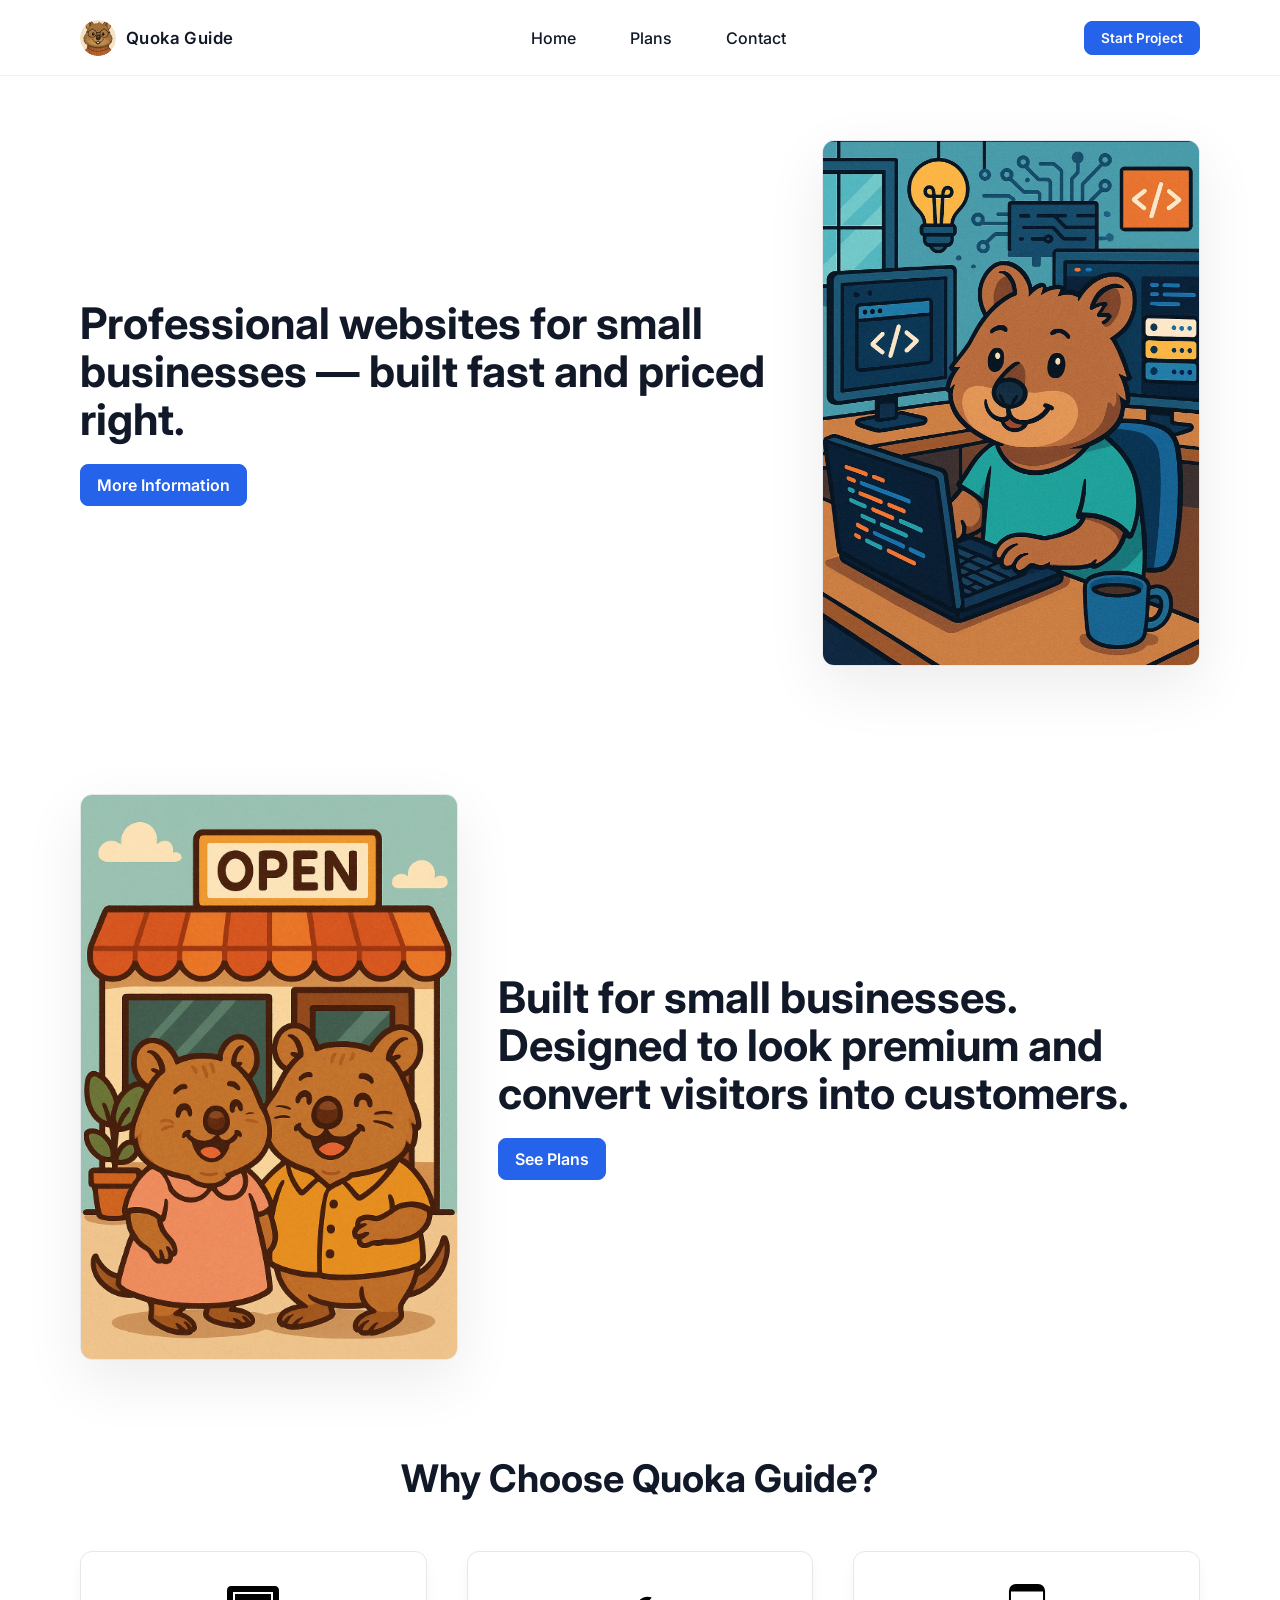
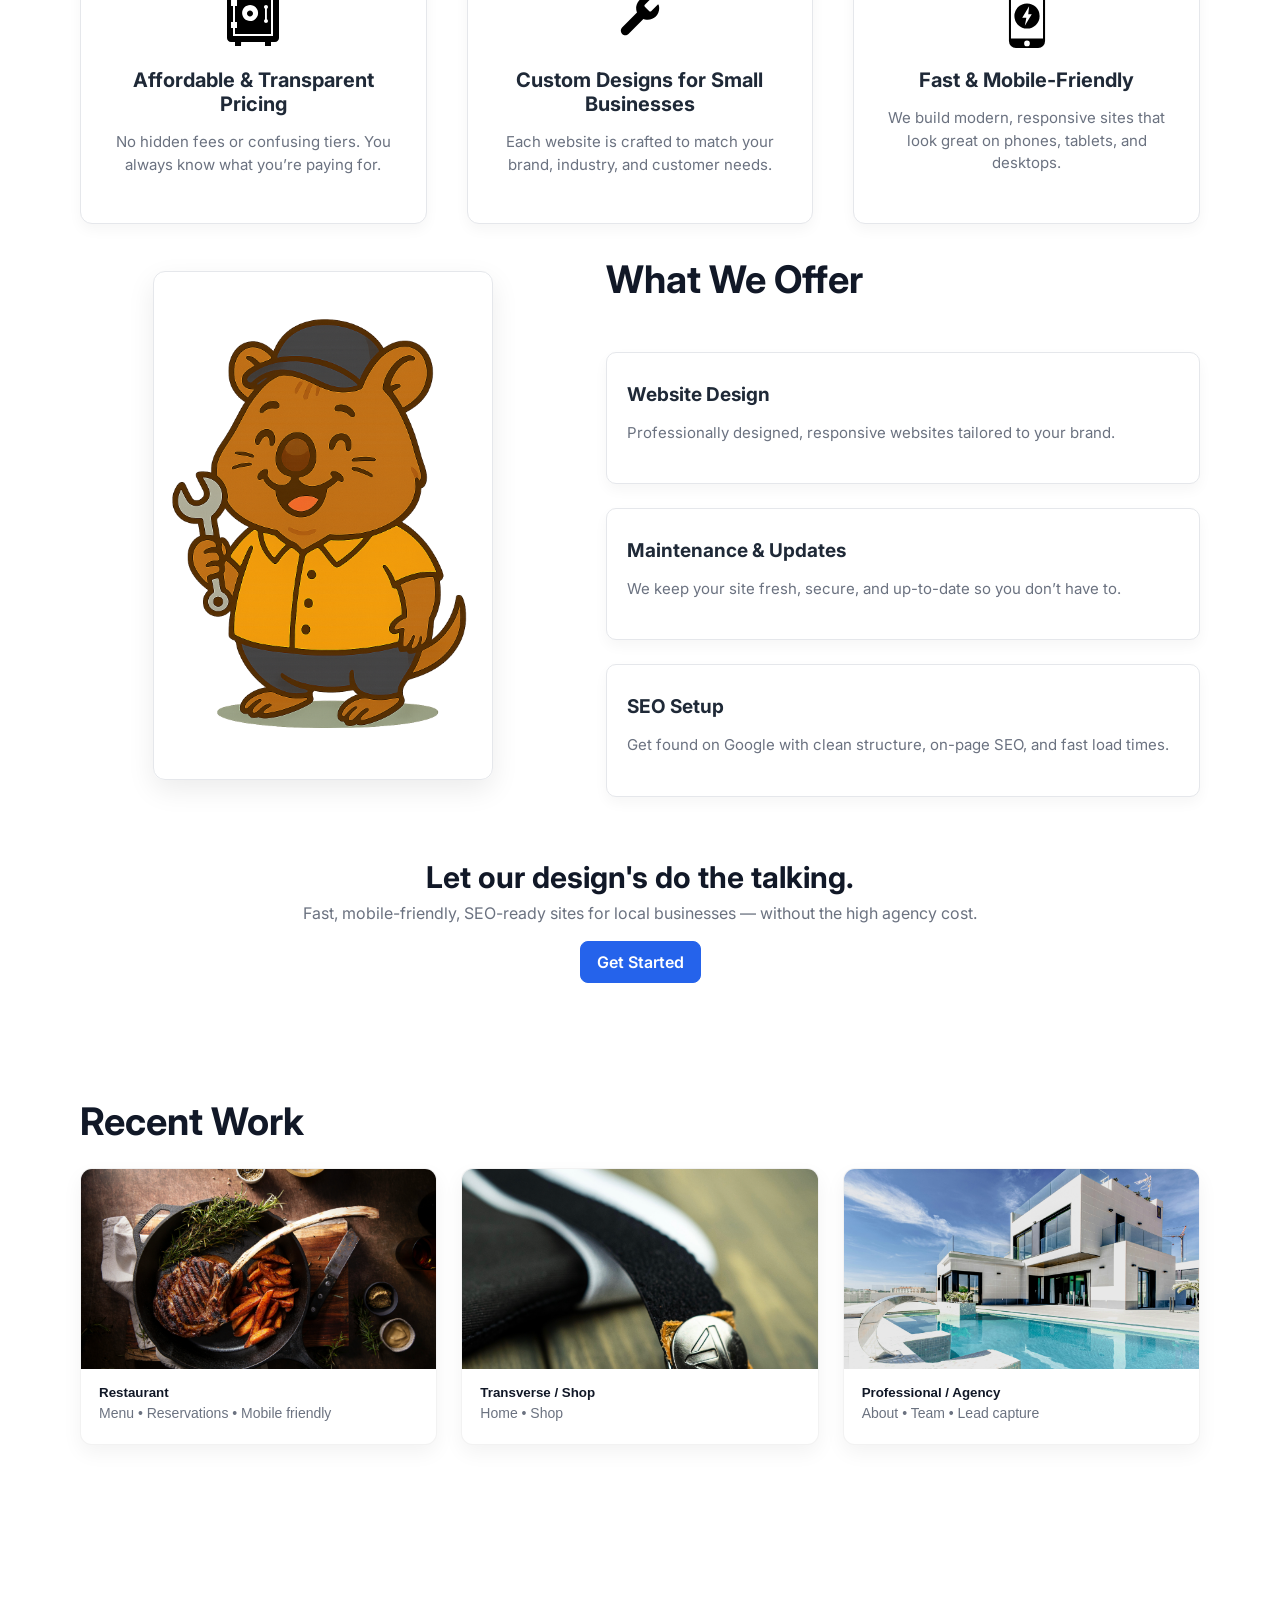
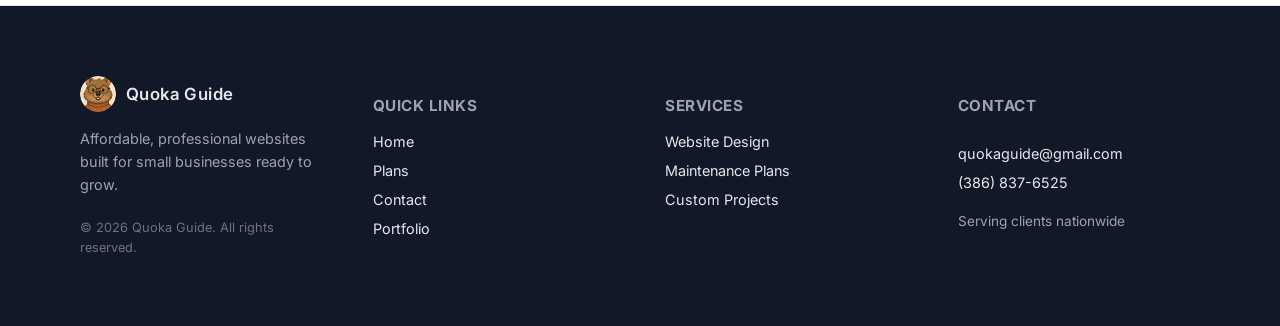
==== commit 09573933: "mobile update 2" ====
--- a/index.html
+++ b/index.html
@@ -26,7 +26,7 @@
         <span class="brand-name">Quoka Guide</span>
       </a>
   
-      <nav class="nav" aria-label="Primary">
+      <nav class="nav" id="mobileNav" aria-label="Primary">
         <a href="index.html#top">Home</a>
         <a href="plans.html">Plans</a>
         <a href="contact.html">Contact</a>
@@ -35,7 +35,10 @@
       <div class="header-cta">
         <a href="contact.html" class="button primary small">Start Project</a>
       </div>
-  
+      <button class="nav-toggle" aria-expanded="false" aria-controls="mobileNav">
+        ☰
+        <span class="sr-only">Menu</span>
+      </button>
     </div>
   </header>
   
@@ -124,7 +127,7 @@
   <!-- Subheading / CTA -->
   <section class="subhead" id="pricing">
     <div class="container center">
-      <h2>Where our design's do the talking.</h2>
+      <h2>Let our design's do the talking.</h2>
       <p>Fast, mobile-friendly, SEO-ready sites for local businesses — without the high agency cost.</p>
       <div class="cta-row">
         <a class="button primary" href="plans.html">Get Started</a>
@@ -324,6 +327,17 @@
   });
 </script>
 
+<script>
+  const toggle = document.querySelector('.nav-toggle');
+  const nav = document.getElementById('mobileNav');
+
+  if (toggle && nav) {
+    toggle.addEventListener('click', () => {
+      const isOpen = nav.classList.toggle('open');
+      toggle.setAttribute('aria-expanded', String(isOpen));
+    });
+  }
+</script>
 
 </body>
 </html>
--- a/css/styles.css
+++ b/css/styles.css
@@ -563,4 +563,75 @@
 .header-cta .button {
   padding: 8px 16px;
   font-size: 0.85rem;
+}
+
+/* accessibility helper */
+.sr-only{
+  position:absolute;
+  width:1px;height:1px;
+  padding:0;margin:-1px;
+  overflow:hidden;clip:rect(0,0,0,0);
+  border:0;
+}
+
+/* hamburger hidden on desktop */
+.nav-toggle{
+  display:none;
+  background:#fff;
+  border:1px solid var(--border);
+  border-radius:10px;
+  padding:8px 12px;
+  font-size:18px;
+  cursor:pointer;
+}
+
+/* Desktop: normal nav */
+@media (min-width:900px){
+  .nav{ display:flex; }
+}
+
+/* Mobile: collapse nav + show hamburger */
+@media (max-width:899px){
+  .nav{ 
+    display:none; 
+    position:absolute;
+    top:75px; /* adjust if your header height differs */
+    left:0; right:0;
+    background:#fff;
+    border-bottom:1px solid var(--border);
+    padding:14px 16px;
+    flex-direction:column;
+    gap:12px;
+  }
+
+  .nav.open{ display:flex; }
+
+  .nav-toggle{ display:inline-block; }
+
+  /* make header position relative so dropdown anchors correctly */
+  .site-header{ position:sticky; }
+  .header-inner{ position:relative; }
+}
+
+/* ===== Mobile: force space between stacked cards ===== */
+@media (max-width: 640px){
+  /* If these are the “feature” cards */
+  .feature + .feature{
+    margin-top: 24px;
+  }
+
+  /* If these are the “service” cards */
+  .service-card + .service-card{
+    margin-top: 24px;
+  }
+
+  /* Generic fallback: any .card stacked vertically */
+  .card + .card{
+    margin-top: 24px;
+  }
+}
+
+@media (max-width: 640px){
+  .section{ padding: 64px 0; }        /* slightly tighter than 80 but still roomy */
+  .section + .section{ margin-top: 16px; }
 }
